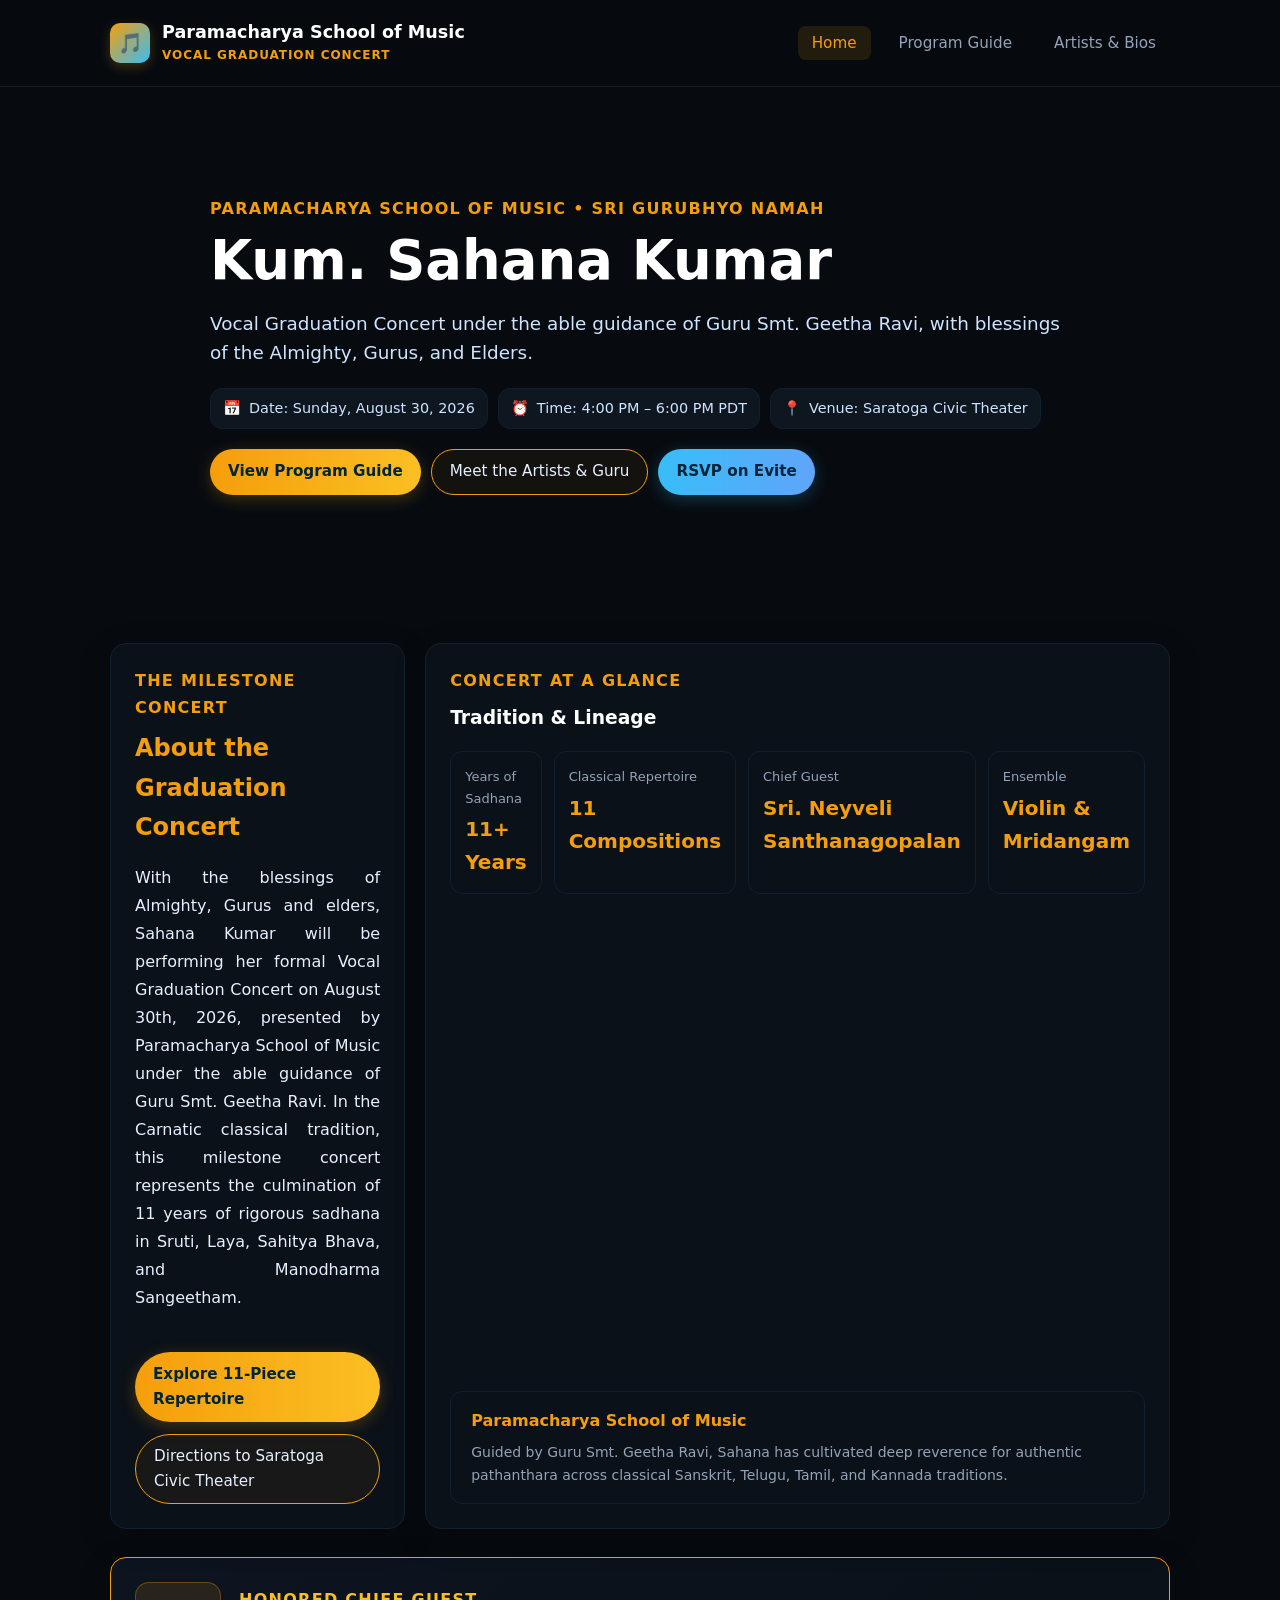
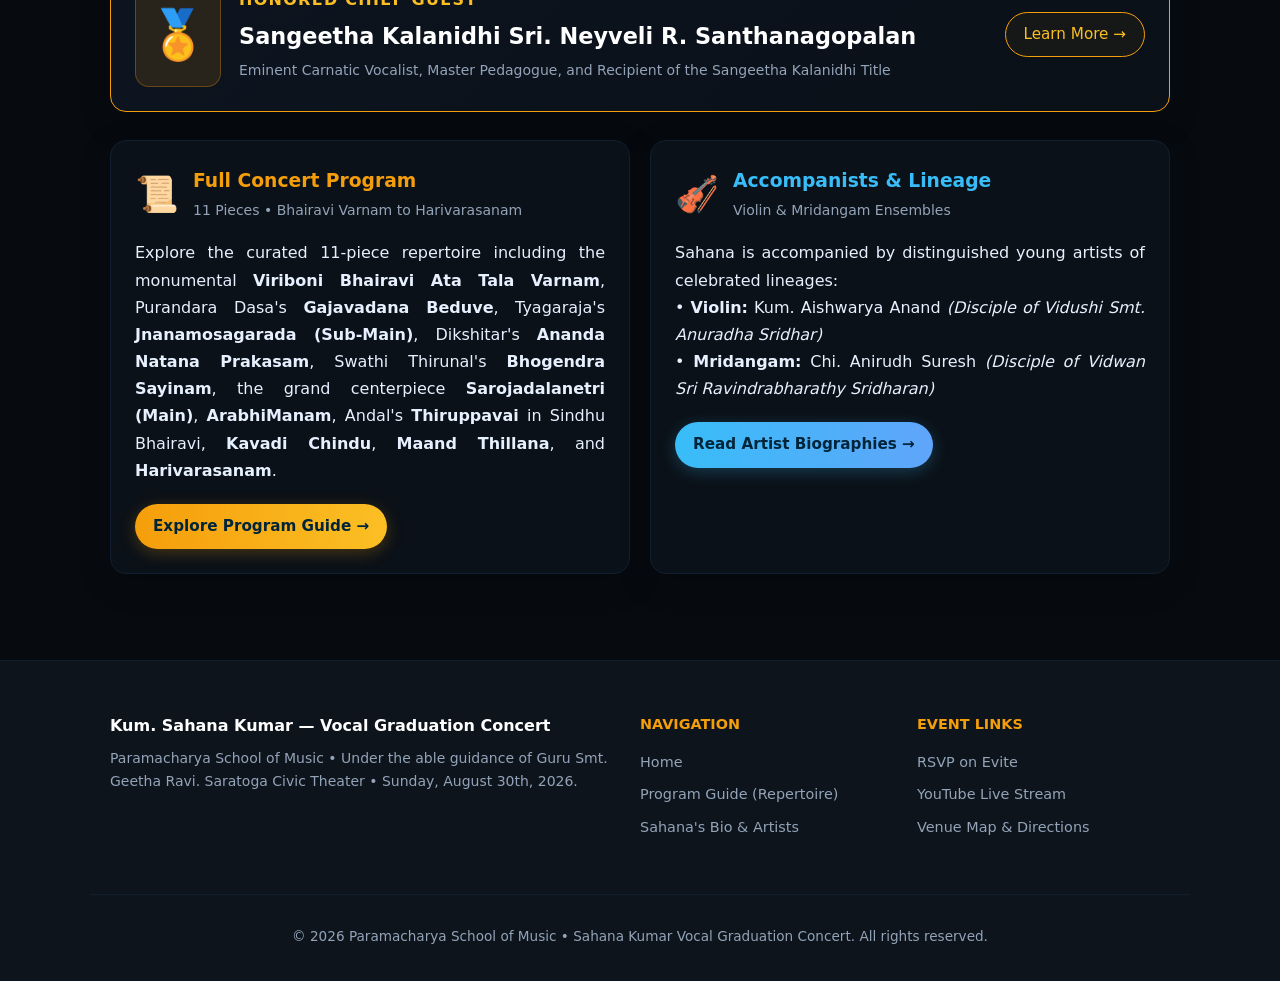
==== index.html @ ae99418e "Update cache-busted HTML and logo bindings" ====
<!doctype html>
<html lang="en" data-page="home">
<head>
  <meta charset="utf-8"/>
  <meta name="viewport" content="width=device-width, initial-scale=1"/>
  <title>Kum. Sahana Kumar — Vocal Graduation Concert | Paramacharya School of Music</title>
  <link rel="icon" href="favicon.ico"/>
  <link rel="stylesheet" href="css/styles.css?v=2"/>
  <script defer src="js/main.js?v=2"></script>
</head>
<body>

  <!-- Navigation -->
  <nav class="nav" role="navigation" aria-label="Main Navigation">
    <div class="container nav-inner">
      <a class="brand" href="index.html">
        <img class="brand-logo" id="site-logo" src="assets/logo.png?v=2" alt="Paramacharya School of Music Logo" onerror="this.onerror=null; this.src='assets/logo.svg?v=2'; this.onerror=function(){this.style.display='none'; document.getElementById('brand-fallback').style.display='flex';};"/>
        <div class="brand-icon" id="brand-fallback" style="display:none;">🎵</div>
        <div>
          <span class="brand-title bind-brand-title">Paramacharya School of Music</span>
          <span class="brand-sub">Vocal Graduation Concert</span>
        </div>
      </a>
      <button class="menu-toggle" aria-label="Toggle Menu" aria-expanded="false">☰</button>
      <ul class="menu">
        <li><a href="index.html" class="active">Home</a></li>
        <li><a href="program.html">Program Guide</a></li>
        <li><a href="artists.html">Artists & Bios</a></li>
      </ul>
    </div>
  </nav>

  <!-- Hero Header -->
  <header class="hero" style="background-image: url('assets/hero-banner.jpg');">
    <div class="overlay"></div>
    <div class="container hero-content">
      <p class="eyebrow" id="hero-eyebrow">Sri Gurubhyo Namah • Paramacharya School of Music</p>
      <h1 id="hero-title">Kum. Sahana Kumar</h1>
      <p class="sub" id="hero-subtitle">
        With the blessings of Almighty, Gurus and elders, Sahana will be performing her formal Vocal Graduation Concert under the able guidance of Guru Smt. Geetha Ravi.
      </p>
      <div class="chips">
        <span class="chip" id="chip-date"><span style="color:var(--accent);">📅</span> Date: Sunday, August 30th, 2026</span>
        <span class="chip" id="chip-time"><span style="color:var(--accent);">⏰</span> Time: 4:00 PM – 6:00 PM PDT</span>
        <span class="chip" id="chip-venue"><span style="color:var(--accent);">📍</span> Venue: Saratoga Civic Theater, Saratoga, CA</span>
      </div>
      <div class="cta-row">
        <a href="program.html" class="btn">View Program Guide</a>
        <a href="artists.html" class="btn-outline">Meet the Artists & Guru</a>
        <a class="btn btn-cyan bind-rsvp" target="_blank" rel="noopener">RSVP on Evite</a>
      </div>
    </div>
  </header>

  <!-- Main Content -->
  <main class="container">
    
    <!-- About Section & Stats Bento -->
    <section class="grid two" style="align-items: stretch; margin-top: 36px;">
      <div class="card" style="display: flex; flex-direction: column; justify-content: space-between;">
        <div>
          <span class="eyebrow">The Milestone Concert</span>
          <h2 style="margin: 0 0 16px 0; color: var(--accent);">About the Graduation Concert</h2>
          <p id="home-about-text" style="text-align: justify; line-height: 1.75; color: var(--text);">
            With the blessings of Almighty, Gurus and elders, Sahana Kumar will be performing her formal Vocal Graduation Concert on August 30th, 2026, presented by Paramacharya School of Music under the able guidance of Guru Smt. Geetha Ravi. In the Carnatic classical tradition, this milestone concert represents the culmination of 11 years of rigorous sadhana in Sruti (tonal fidelity), Laya (rhythm), Sahitya Bhava (lyrical devotion), and Manodharma Sangeetham (spontaneous improvisation).
          </p>
        </div>
        <div style="margin-top: 24px; display: flex; gap: 12px; flex-wrap: wrap;">
          <a href="program.html" class="btn">Explore 11-Piece Repertoire</a>
          <a class="btn-outline bind-directions" target="_blank" rel="noopener">Directions to Saratoga Civic Theater</a>
        </div>
      </div>

      <!-- Quick Metrics Bento -->
      <div class="card" style="display: flex; flex-direction: column; justify-content: space-between;">
        <div>
          <span class="eyebrow">Concert At A Glance</span>
          <h3 style="margin: 0 0 18px 0; color: var(--text-bright);">Tradition & Lineage</h3>
          <div class="stats" id="home-stats">
            <div class="stat">
              <span>Years of Sadhana</span>
              <strong>11+ Years</strong>
            </div>
            <div class="stat">
              <span>Classical Repertoire</span>
              <strong>11 Compositions</strong>
            </div>
            <div class="stat">
              <span>Chief Guest</span>
              <strong>Sri. Neyveli Santhanagopalan</strong>
            </div>
            <div class="stat">
              <span>Ensemble</span>
              <strong>Violin & Mridangam</strong>
            </div>
          </div>
        </div>

        <div style="background: #0a1118; border: 1px solid var(--line); border-radius: 12px; padding: 16px 20px; margin-top: 20px;">
          <strong style="color: var(--accent); display: block; margin-bottom: 6px;">Paramacharya School of Music</strong>
          <p class="small muted" style="margin: 0;">
            Guided by Guru Smt. Geetha Ravi, Sahana has cultivated deep reverence for authentic pathanthara across classical Sanskrit, Telugu, Tamil, and Kannada traditions.
          </p>
        </div>
      </div>
    </section>

    <!-- Chief Guest Callout Card -->
    <section class="card" style="margin-top: 28px; background: linear-gradient(135deg, rgba(13, 20, 32, 0.95) 0%, rgba(10, 16, 24, 0.95) 100%); border: 1px solid var(--accent);">
      <div style="display: flex; align-items: center; justify-content: space-between; flex-wrap: wrap; gap: 16px;">
        <div style="display: flex; align-items: center; gap: 18px;">
          <div style="font-size: 3rem; background: rgba(245, 158, 11, 0.12); padding: 12px; border-radius: 14px; border: 1px solid rgba(245, 158, 11, 0.3);">🏅</div>
          <div>
            <span class="eyebrow" style="color: var(--accent-light); margin-bottom: 4px;">Honored Chief Guest</span>
            <h3 style="margin: 0; color: var(--text-bright); font-size: 1.4rem;">Sangeetha Kalanidhi Sri. Neyveli R. Santhanagopalan</h3>
            <p class="muted small" style="margin: 4px 0 0 0;">
              Eminent Carnatic Vocalist, Master Pedagogue, and Recipient of the Sangeetha Kalanidhi Title
            </p>
          </div>
        </div>
        <a href="artists.html#chief-guest" class="btn-outline" style="border-color: var(--accent); color: var(--accent-light);">Learn More &rarr;</a>
      </div>
    </section>

    <!-- Quick Preview Grid: Program & Ensemble -->
    <section class="grid two" style="margin-top: 28px;">
      
      <!-- Core Program Callout -->
      <div class="card">
        <div style="display: flex; align-items: center; gap: 14px; margin-bottom: 14px;">
          <div style="font-size: 2.2rem;">📜</div>
          <div>
            <h3 style="margin: 0; color: var(--accent);">Full Concert Program</h3>
            <span class="small muted">11 Pieces • Bhairavi Varnam to Harivarasanam</span>
          </div>
        </div>
        <p style="text-align: justify; line-height: 1.7; color: var(--text);">
          Explore the curated 11-piece repertoire including the monumental <strong>Viriboni Bhairavi Ata Tala Varnam</strong>, Purandara Dasa's <strong>Gajavadana Beduve</strong>, Tyagaraja's <strong>Jnanamosagarada (Sub-Main)</strong>, Dikshitar's <strong>Ananda Natana Prakasam</strong>, Swathi Thirunal's <strong>Bhogendra Sayinam</strong>, the grand centerpiece <strong>Sarojadalanetri (Main)</strong>, <strong>ArabhiManam</strong>, Andal's <strong>Thiruppavai</strong> in Sindhu Bhairavi, <strong>Kavadi Chindu</strong>, <strong>Maand Thillana</strong>, and <strong>Harivarasanam</strong>.
        </p>
        <div style="margin-top: 20px;">
          <a href="program.html" class="btn">Explore Program Guide &rarr;</a>
        </div>
      </div>

      <!-- Artists & Ensemble Callout -->
      <div class="card">
        <div style="display: flex; align-items: center; gap: 14px; margin-bottom: 14px;">
          <div style="font-size: 2.2rem;">🎻</div>
          <div>
            <h3 style="margin: 0; color: var(--accent2);">Accompanists & Lineage</h3>
            <span class="small muted">Violin & Mridangam Ensembles</span>
          </div>
        </div>
        <p style="text-align: justify; line-height: 1.7; color: var(--text);">
          Sahana is accompanied by distinguished young artists of celebrated lineages:
          <br/>• <strong>Violin:</strong> Kum. Aishwarya Anand <em>(Disciple of Vidushi Smt. Anuradha Sridhar)</em>
          <br/>• <strong>Mridangam:</strong> Chi. Anirudh Suresh <em>(Disciple of Vidwan Sri Ravindrabharathy Sridharan)</em>
        </p>
        <div style="margin-top: 20px;">
          <a href="artists.html" class="btn btn-cyan">Read Artist Biographies &rarr;</a>
        </div>
      </div>

    </section>

  </main>

  <!-- Footer -->
  <footer class="footer">
    <div class="container footer-grid">
      <div>
        <h4 style="margin: 0 0 8px 0; color: var(--text-bright);">Kum. Sahana Kumar — Vocal Graduation Concert</h4>
        <p class="muted small" style="margin: 0; line-height: 1.6;">
          Paramacharya School of Music • Under the able guidance of Guru Smt. Geetha Ravi. 
          Saratoga Civic Theater • Sunday, August 30th, 2026.
        </p>
      </div>
      <div>
        <h5 style="margin: 0 0 12px 0; color: var(--accent); font-size: 0.9rem; text-transform: uppercase;">Navigation</h5>
        <ul class="sitemap">
          <li><a href="index.html">Home</a></li>
          <li><a href="program.html">Program Guide (Repertoire)</a></li>
          <li><a href="artists.html">Sahana's Bio & Artists</a></li>
        </ul>
      </div>
      <div>
        <h5 style="margin: 0 0 12px 0; color: var(--accent); font-size: 0.9rem; text-transform: uppercase;">Event Links</h5>
        <ul class="sitemap">
          <li><a class="bind-rsvp" target="_blank" rel="noopener">RSVP on Evite</a></li>
          <li><a class="bind-livestream" target="_blank" rel="noopener">YouTube Live Stream</a></li>
          <li><a class="bind-directions" target="_blank" rel="noopener">Venue Map & Directions</a></li>
        </ul>
      </div>
    </div>
    <div class="container footer-bottom">
      <p>&copy; 2026 Paramacharya School of Music • Sahana Kumar Vocal Graduation Concert. All rights reserved.</p>
    </div>
  </footer>

</body>
</html>
---- css/styles.css ----
/* ==========================================================================
   Carnatic Graduation Concert - Stylesheet
   Theme: Exact SanMargam Dark Glassmorphism Architecture
   Enhanced with Classical Gold, Sapphire & Amber Motifs
   ========================================================================== */

:root {
  --bg: #070b10;
  --panel: #0d141c;
  --card: #0b1118;
  --card-hover: #101822;
  --text: #e6f0ff;
  --text-bright: #ffffff;
  --muted: #93a3b8;
  --line: #102030;
  --line-light: #1b3048;
  --accent: #f59e0b;        /* Classical Gold / Amber */
  --accent-light: #fbbf24;
  --accent2: #38bdf8;       /* Sapphire / Sky Blue */
  --accent2-glow: rgba(56, 189, 248, 0.25);
  --accent-glow: rgba(245, 158, 11, 0.25);
  --tag-bg: #0e1620;
  --radius: 16px;
  --radius-sm: 12px;
  --container: 1100px;
  --transition: all 0.25s cubic-bezier(0.4, 0, 0.2, 1);
}

* {
  box-sizing: border-box;
}

html, body {
  margin: 0;
  padding: 0;
  scroll-behavior: smooth;
}

body {
  background: var(--bg);
  color: var(--text);
  font: 16px/1.65 system-ui, -apple-system, BlinkMacSystemFont, "Segoe UI", Roboto, Helvetica, Arial, sans-serif;
  min-height: 100vh;
  display: flex;
  flex-direction: column;
}

a {
  color: var(--text);
  text-decoration: none;
  transition: var(--transition);
}

a:hover {
  color: var(--accent);
}

.container {
  max-width: var(--container);
  margin: 0 auto;
  padding: 20px;
  width: 100%;
}

.muted { color: var(--muted); }
.small { font-size: 14px; }
.text-gold { color: var(--accent); }
.text-cyan { color: var(--accent2); }

/* ==========================================================================
   Navigation Bar (Exact SanMargam Style)
   ========================================================================== */
.nav {
  position: sticky;
  top: 0;
  z-index: 100;
  background: rgba(7, 11, 16, 0.85);
  backdrop-filter: blur(12px);
  -webkit-backdrop-filter: blur(12px);
  border-bottom: 1px solid var(--line);
}

.nav-inner {
  display: flex;
  align-items: center;
  justify-content: space-between;
}

.brand {
  display: flex;
  gap: 12px;
  align-items: center;
  color: var(--text-bright);
}

.brand-logo {
  height: 42px;
  width: auto;
  max-width: 48px;
  object-fit: contain;
  border-radius: 8px;
  display: block;
}

.brand-icon {
  width: 40px;
  height: 40px;
  border-radius: 10px;
  background: linear-gradient(135deg, var(--accent), var(--accent2));
  display: flex;
  align-items: center;
  justify-content: center;
  color: #050d18;
  font-size: 1.25rem;
  font-weight: 800;
  box-shadow: 0 4px 12px var(--accent-glow);
  flex-shrink: 0;
}

.brand-title {
  font-weight: 700;
  font-size: 1.1rem;
  line-height: 1.2;
}

.brand-sub {
  font-size: 0.75rem;
  color: var(--accent);
  text-transform: uppercase;
  letter-spacing: 0.08em;
  font-weight: 600;
  display: block;
}

.menu {
  display: flex;
  gap: 14px;
  list-style: none;
  margin: 0;
  padding: 0;
  align-items: center;
}

.menu li a {
  padding: 8px 14px;
  border-radius: 8px;
  font-size: 0.95rem;
  font-weight: 500;
  color: var(--muted);
}

.menu li a:hover,
.menu li a.active {
  color: var(--text-bright);
  background: rgba(255, 255, 255, 0.06);
}

.menu li a.active {
  color: var(--accent);
  background: rgba(245, 158, 11, 0.12);
}

.menu-toggle {
  display: none;
  background: none;
  border: 1px solid var(--line);
  color: var(--text);
  border-radius: 10px;
  padding: 8px 12px;
  cursor: pointer;
}

/* ==========================================================================
   Buttons & Chips
   ========================================================================== */
.btn {
  display: inline-flex;
  align-items: center;
  justify-content: center;
  gap: 8px;
  background: linear-gradient(90deg, var(--accent), var(--accent-light));
  color: #00253a;
  padding: 10px 18px;
  border-radius: 999px;
  font-weight: 600;
  font-size: 0.95rem;
  border: none;
  cursor: pointer;
  box-shadow: 0 4px 16px var(--accent-glow);
  transition: var(--transition);
}

.btn:hover {
  transform: translateY(-2px);
  box-shadow: 0 6px 20px rgba(245, 158, 11, 0.4);
  color: #000;
}

.btn-cyan {
  background: linear-gradient(90deg, var(--accent2), #60a5fa);
  color: #00253a;
  box-shadow: 0 4px 16px var(--accent2-glow);
}

.btn-cyan:hover {
  box-shadow: 0 6px 20px rgba(56, 189, 248, 0.4);
  color: #000;
}

.btn-outline {
  display: inline-flex;
  align-items: center;
  gap: 8px;
  border: 1px solid var(--accent);
  color: var(--text);
  padding: 9px 18px;
  border-radius: 999px;
  font-weight: 500;
  font-size: 0.95rem;
  background: rgba(245, 158, 11, 0.05);
  transition: var(--transition);
}

.btn-outline:hover {
  background: rgba(245, 158, 11, 0.15);
  border-color: var(--accent-light);
  color: var(--accent-light);
}

.chips {
  display: flex;
  gap: 10px;
  flex-wrap: wrap;
  margin: 14px 0;
}

.chip {
  background: #0e1620;
  border: 1px solid var(--line);
  border-radius: 12px;
  padding: 8px 12px;
  color: #cfe4ff;
  font-size: 0.9rem;
  display: inline-flex;
  align-items: center;
  gap: 8px;
}

/* ==========================================================================
   Hero Section
   ========================================================================== */
.hero {
  position: relative;
  min-height: 500px;
  background-size: cover;
  background-position: center;
  display: flex;
  align-items: center;
}

.hero .overlay {
  position: absolute;
  inset: 0;
  background: linear-gradient(0deg, rgba(7, 11, 16, 0.95), rgba(7, 11, 16, 0.45));
}

.hero-content {
  position: relative;
  z-index: 2;
  padding: 60px 20px;
  max-width: 900px;
}

.eyebrow {
  letter-spacing: 0.08em;
  text-transform: uppercase;
  color: var(--accent);
  font-size: 1rem;
  font-weight: 600;
  margin-bottom: 8px;
  display: inline-block;
}

.hero h1 {
  font-size: clamp(2.2rem, 5vw, 3.4rem);
  font-weight: 800;
  line-height: 1.15;
  margin: 0 0 16px 0;
  color: var(--text-bright);
}

.hero .sub {
  font-size: 1.15rem;
  line-height: 1.6;
  color: #cfe4ff;
  margin: 0 0 20px 0;
}

.cta-row {
  display: flex;
  gap: 10px;
  flex-wrap: wrap;
  margin-top: 20px;
}

/* ==========================================================================
   Cards & Layouts
   ========================================================================== */
.card {
  background: var(--card);
  border: 1px solid var(--line);
  border-radius: var(--radius);
  padding: 24px;
  box-shadow: 0 10px 30px rgba(0, 0, 0, 0.25);
  transition: var(--transition);
}

.card:hover {
  border-color: var(--line-light);
}

.grid {
  display: grid;
  gap: 20px;
  margin: 26px 0;
}

.grid.two {
  grid-template-columns: 1fr 1fr;
}

.grid.three {
  grid-template-columns: repeat(3, 1fr);
}

.page-header {
  margin-top: 24px;
  margin-bottom: 24px;
}

.page-header h1 {
  font-size: 2.3rem;
  font-weight: 800;
  color: var(--text-bright);
  margin: 0 0 8px 0;
}

/* ==========================================================================
   Video Section (Exact SanMargam Style)
   ========================================================================== */
.video-section {
  margin: 32px 0;
}

.video-section h2, .video-section h3 {
  margin-bottom: 16px;
  color: var(--accent);
  font-size: 1.4rem;
}

.video-container {
  position: relative;
  width: 100%;
  border-radius: 12px;
  overflow: hidden;
  box-shadow: 0 10px 30px rgba(0, 0, 0, 0.35);
  border: 1px solid var(--line);
  background: #000;
}

.video-container iframe {
  width: 100%;
  height: 480px;
  border: none;
  display: block;
}

.video-caption {
  text-align: center;
  margin-top: 12px;
  color: var(--muted);
  font-size: 0.9em;
}

/* ==========================================================================
   Concert Margam Sequence Roadmap (Visual Highlight)
   ========================================================================== */
.roadmap-container {
  background: var(--card);
  border: 1px solid var(--line);
  border-radius: var(--radius);
  padding: 20px 24px;
  margin: 24px 0 36px 0;
  box-shadow: 0 10px 30px rgba(0, 0, 0, 0.25);
}

.roadmap-header {
  display: flex;
  align-items: center;
  justify-content: space-between;
  margin-bottom: 16px;
  flex-wrap: wrap;
  gap: 10px;
}

.roadmap-header h3 {
  margin: 0;
  color: var(--accent);
  font-size: 1.15rem;
  display: flex;
  align-items: center;
  gap: 8px;
}

.roadmap-steps {
  display: grid;
  grid-template-columns: repeat(auto-fit, minmax(105px, 1fr));
  gap: 8px;
}

.roadmap-step {
  background: #0a1118;
  border: 1px solid var(--line);
  border-radius: 10px;
  padding: 10px 8px;
  text-align: center;
  transition: var(--transition);
}

.roadmap-step:hover {
  border-color: var(--accent);
  background: rgba(245, 158, 11, 0.08);
}

.roadmap-step.highlight {
  border-color: var(--accent2);
  background: rgba(56, 189, 248, 0.1);
}

.roadmap-step-num {
  font-size: 0.75rem;
  color: var(--muted);
  font-weight: 700;
}

.roadmap-step-title {
  font-size: 0.82rem;
  font-weight: 600;
  color: var(--text-bright);
  margin-top: 2px;
}

.roadmap-step-raga {
  font-size: 0.72rem;
  color: var(--accent);
  margin-top: 2px;
}

/* ==========================================================================
   Program Bento Cards (Exact 1fr : 2fr SanMargam Layout)
   ========================================================================== */
.program-controls {
  display: flex;
  gap: 12px;
  flex-wrap: wrap;
  margin-bottom: 24px;
  align-items: center;
  justify-content: space-between;
}

.filter-group {
  display: flex;
  gap: 8px;
  flex-wrap: wrap;
}

.filter-btn {
  background: #0a1118;
  border: 1px solid var(--line);
  color: var(--muted);
  padding: 7px 16px;
  border-radius: 999px;
  font-size: 0.85rem;
  font-weight: 500;
  cursor: pointer;
  transition: var(--transition);
}

.filter-btn:hover,
.filter-btn.active {
  background: rgba(245, 158, 11, 0.15);
  border-color: var(--accent);
  color: var(--accent);
}

.program-bento {
  display: grid;
  gap: 32px;
  margin-top: 24px;
}

.program-item {
  display: grid;
  grid-template-columns: 1fr 2fr;
  gap: 28px;
  background: var(--card);
  border: 1px solid var(--line);
  border-radius: var(--radius);
  padding: 28px;
  box-shadow: 0 10px 30px rgba(0, 0, 0, 0.25);
  transition: var(--transition);
  position: relative;
}

.program-item:hover {
  border-color: var(--line-light);
  transform: translateY(-2px);
  box-shadow: 0 14px 36px rgba(0, 0, 0, 0.35);
}

/* Rich Visual Left Card */
.program-image {
  display: flex;
  flex-direction: column;
  align-items: center;
  justify-content: center;
  min-height: 400px;
  background: linear-gradient(145deg, #0d1522 0%, #080e18 100%);
  border: 1px solid var(--line);
  border-radius: 14px;
  padding: 24px 20px;
  position: relative;
  text-align: center;
  box-shadow: inset 0 0 30px rgba(0, 0, 0, 0.5);
  overflow: hidden;
}

.program-image::before {
  content: "";
  position: absolute;
  top: -50%;
  left: -50%;
  width: 200%;
  height: 200%;
  background: radial-gradient(circle, rgba(245, 158, 11, 0.08) 0%, transparent 60%);
  pointer-events: none;
}

.program-item-badge {
  position: absolute;
  top: 14px;
  left: 14px;
  background: rgba(245, 158, 11, 0.15);
  border: 1px solid rgba(245, 158, 11, 0.35);
  color: var(--accent);
  font-size: 0.75rem;
  font-weight: 700;
  padding: 4px 10px;
  border-radius: 6px;
  text-transform: uppercase;
  letter-spacing: 0.05em;
  z-index: 2;
}

.program-item-number {
  position: absolute;
  top: 14px;
  right: 14px;
  background: #0a1118;
  border: 1px solid var(--line);
  color: var(--muted);
  font-size: 0.8rem;
  font-weight: 700;
  width: 28px;
  height: 28px;
  border-radius: 50%;
  display: flex;
  align-items: center;
  justify-content: center;
  z-index: 2;
}

.program-art-icon {
  font-size: 4.5rem;
  margin-bottom: 16px;
  filter: drop-shadow(0 6px 16px var(--accent-glow));
  transition: var(--transition);
}

.program-item:hover .program-art-icon {
  transform: scale(1.08);
}

.program-art-title {
  font-weight: 700;
  font-size: 1.25rem;
  color: var(--text-bright);
  line-height: 1.3;
  margin-bottom: 6px;
}

.program-art-raga {
  color: var(--accent);
  font-size: 0.95rem;
  font-weight: 600;
  margin-bottom: 4px;
}

.program-art-tala {
  color: var(--accent2);
  font-size: 0.85rem;
}

.program-raga-scale {
  margin-top: 16px;
  background: rgba(0, 0, 0, 0.4);
  border: 1px dashed var(--line);
  border-radius: 8px;
  padding: 8px 12px;
  width: 100%;
  font-size: 0.75rem;
  color: var(--muted);
  text-align: left;
}

.program-raga-scale strong {
  color: #cbd5e1;
  display: block;
  margin-bottom: 2px;
}

/* Right Details Column */
.program-details {
  display: flex;
  flex-direction: column;
}

.program-details h3 {
  margin: 0 0 16px 0;
  color: var(--accent);
  font-size: 1.5rem;
  line-height: 1.3;
}

.program-details p {
  line-height: 1.7;
  margin: 0 0 16px 0;
  color: var(--text);
  text-align: justify;
}

.program-details p:last-of-type {
  margin-bottom: 24px;
}

.program-meta {
  background: #0a1118;
  border: 1px solid var(--line);
  border-radius: 12px;
  padding: 18px 20px;
  margin-top: auto;
  display: grid;
  grid-template-columns: repeat(auto-fit, minmax(210px, 1fr));
  gap: 12px;
}

.meta-item {
  color: var(--text);
  font-size: 0.9rem;
}

.meta-item strong {
  color: var(--accent);
  display: inline-block;
  min-width: 90px;
}

/* ==========================================================================
   Artists Page (Exact SanMargam dancers.html Bento Layout)
   ========================================================================== */
.dancers-bento {
  display: grid;
  gap: 24px;
  margin-top: 32px;
  grid-template-columns: repeat(2, 1fr);
}

.dancer-image-card {
  background: var(--card);
  border: 1px solid var(--line);
  border-radius: var(--radius);
  padding: 24px;
  box-shadow: 0 10px 30px rgba(0, 0, 0, 0.25);
  display: flex;
  align-items: center;
  justify-content: center;
  min-height: 380px;
}

.dancer-image-card img {
  width: 100%;
  height: 100%;
  object-fit: contain;
  border-radius: 12px;
  max-width: 100%;
  max-height: 380px;
}

.dancer-bio-card {
  background: var(--card);
  border: 1px solid var(--line);
  border-radius: var(--radius);
  padding: 24px;
  box-shadow: 0 10px 30px rgba(0, 0, 0, 0.25);
  display: flex;
  flex-direction: column;
  min-height: 380px;
}

.dancer-bio-card h3 {
  margin: 0 0 12px 0;
  color: var(--accent);
  font-size: 1.5rem;
}

.dancer-bio-content {
  flex: 1;
}

.dancer-bio-content p {
  line-height: 1.7;
  margin: 0 0 16px 0;
  color: var(--text);
  text-align: justify;
}

.dancer-bio-content p:last-child {
  margin-bottom: 0;
}

.highlights-box {
  background: #0a1118;
  border: 1px solid var(--line);
  border-radius: 12px;
  padding: 16px 20px;
  margin-top: 20px;
}

.highlights-title {
  color: var(--accent);
  font-weight: 600;
  font-size: 0.85rem;
  margin-bottom: 10px;
  text-transform: uppercase;
  letter-spacing: 0.05em;
}

.highlights-list {
  list-style: none;
  margin: 0;
  padding: 0;
  display: grid;
  grid-template-columns: repeat(auto-fit, minmax(200px, 1fr));
  gap: 8px;
}

.highlights-list li {
  position: relative;
  padding-left: 18px;
  font-size: 0.88rem;
  color: #cbd5e1;
}

.highlights-list li::before {
  content: "◆";
  position: absolute;
  left: 0;
  color: var(--accent2);
  font-size: 0.75rem;
  top: 2px;
}

/* ==========================================================================
   Stats (Exact SanMargam Style)
   ========================================================================== */
.stats {
  display: grid;
  grid-template-columns: repeat(4, 1fr);
  gap: 12px;
}

.stat {
  background: #0a1118;
  border: 1px solid var(--line);
  border-radius: 12px;
  padding: 14px;
  display: flex;
  flex-direction: column;
  gap: 4px;
}

.stat span {
  font-size: 13px;
  color: var(--muted);
}

.stat strong {
  font-size: 1.25rem;
  color: var(--accent);
  font-weight: 700;
}

/* ==========================================================================
   Footer (Exact SanMargam Style)
   ========================================================================== */
.footer {
  border-top: 1px solid var(--line);
  margin-top: 40px;
  padding-top: 32px;
  background: var(--panel);
}

.footer-grid {
  display: grid;
  grid-template-columns: 2fr 1fr 1fr;
  gap: 24px;
}

.sitemap {
  list-style: none;
  margin: 0;
  padding: 0;
}

.sitemap li {
  margin: 6px 0;
}

.sitemap a {
  color: var(--muted);
  font-size: 0.9rem;
}

.sitemap a:hover {
  color: var(--text-bright);
}

.footer-bottom {
  margin-top: 28px;
  padding-top: 16px;
  border-top: 1px solid var(--line);
  text-align: center;
  color: var(--muted);
  font-size: 0.85rem;
}

/* ==========================================================================
   Responsive Breakpoints
   ========================================================================== */
@media (max-width: 900px) {
  .grid.two { grid-template-columns: 1fr; }
  .grid.three { grid-template-columns: 1fr 1fr; }
  .footer-grid { grid-template-columns: 1fr 1fr; }
  .dancers-bento { grid-template-columns: 1fr; }
  .program-item { grid-template-columns: 1fr; gap: 20px; }
  .program-image { min-height: 280px; }
  
  .menu {
    display: none;
    position: absolute;
    right: 20px;
    top: 60px;
    background: #0a1118;
    border: 1px solid var(--line);
    padding: 10px;
    border-radius: 12px;
    flex-direction: column;
    width: 200px;
    box-shadow: 0 10px 30px rgba(0, 0, 0, 0.5);
  }
  .menu.open { display: flex; }
  .menu-toggle { display: block; }
}

@media (max-width: 768px) {
  .stats { grid-template-columns: repeat(2, 1fr); }
  .grid.three { grid-template-columns: 1fr; }
  .video-container iframe { height: 260px; }
  .hero-content { padding: 40px 20px; }
}
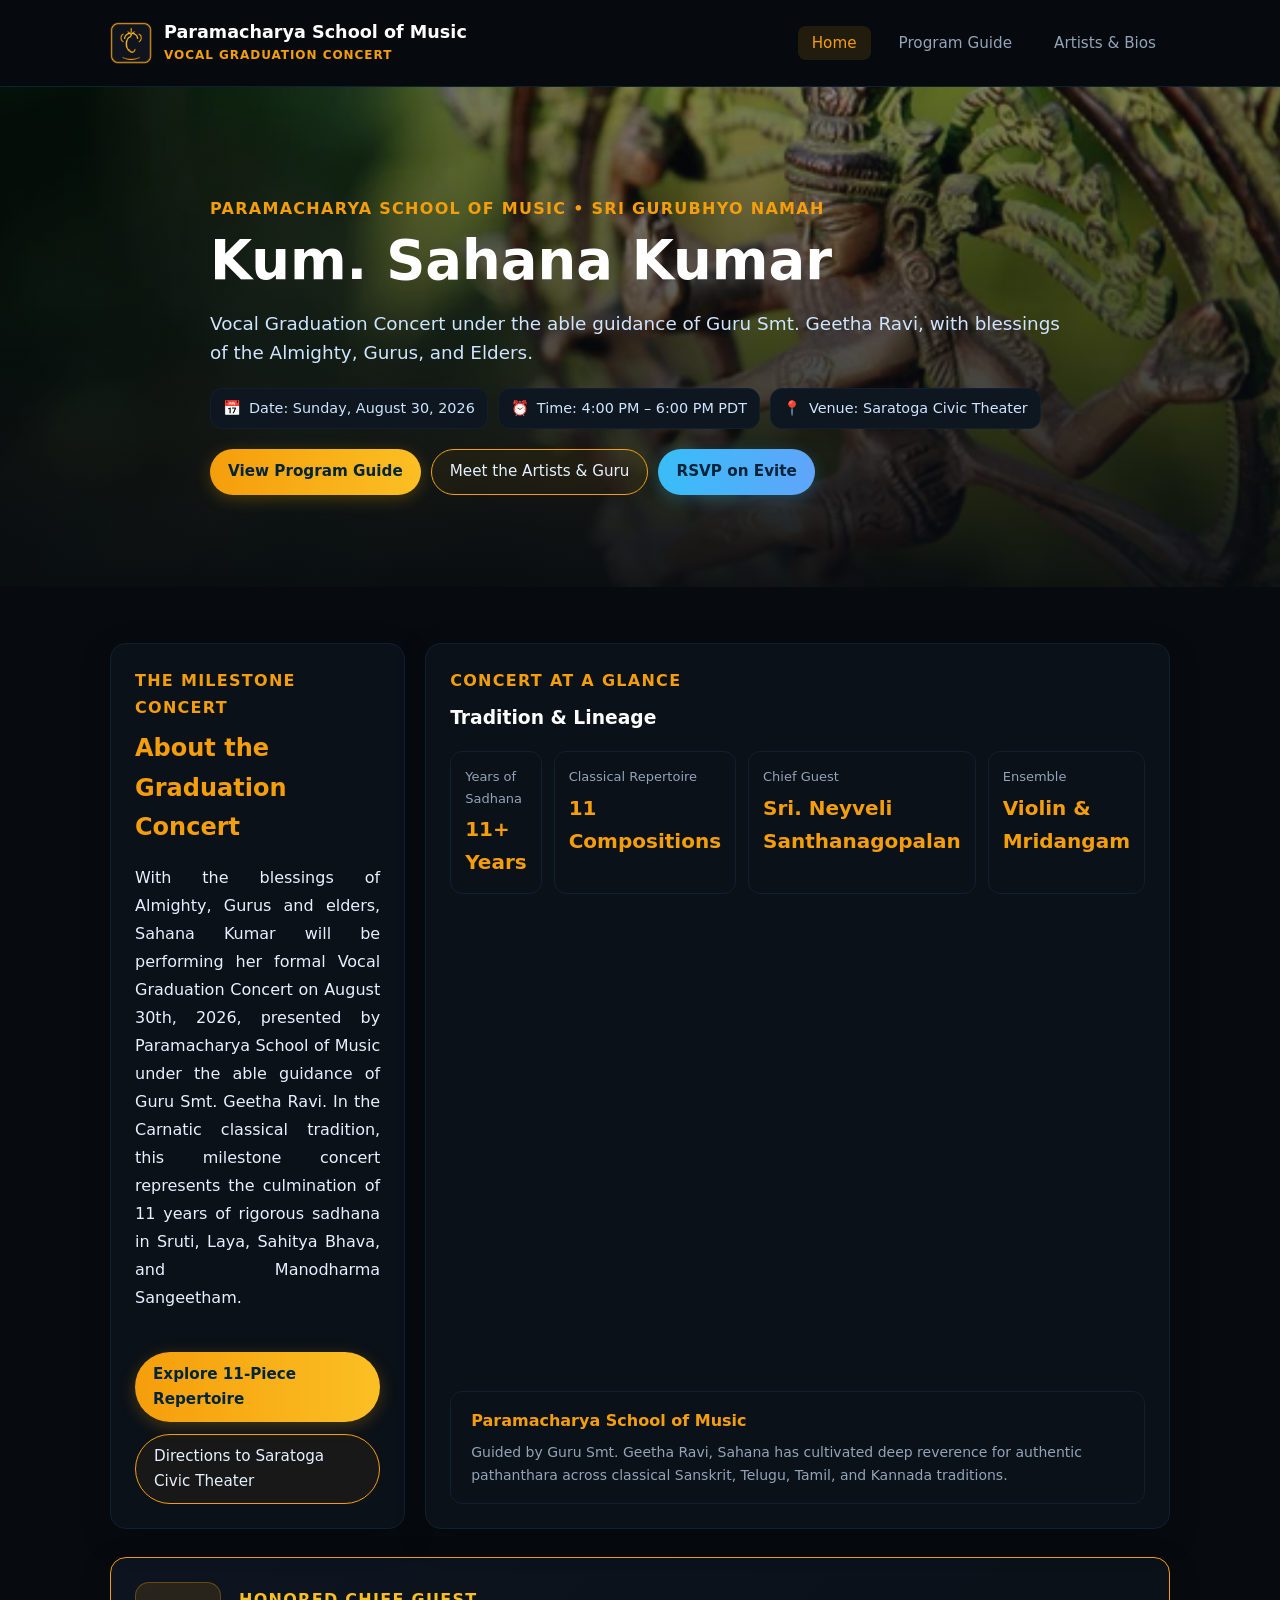
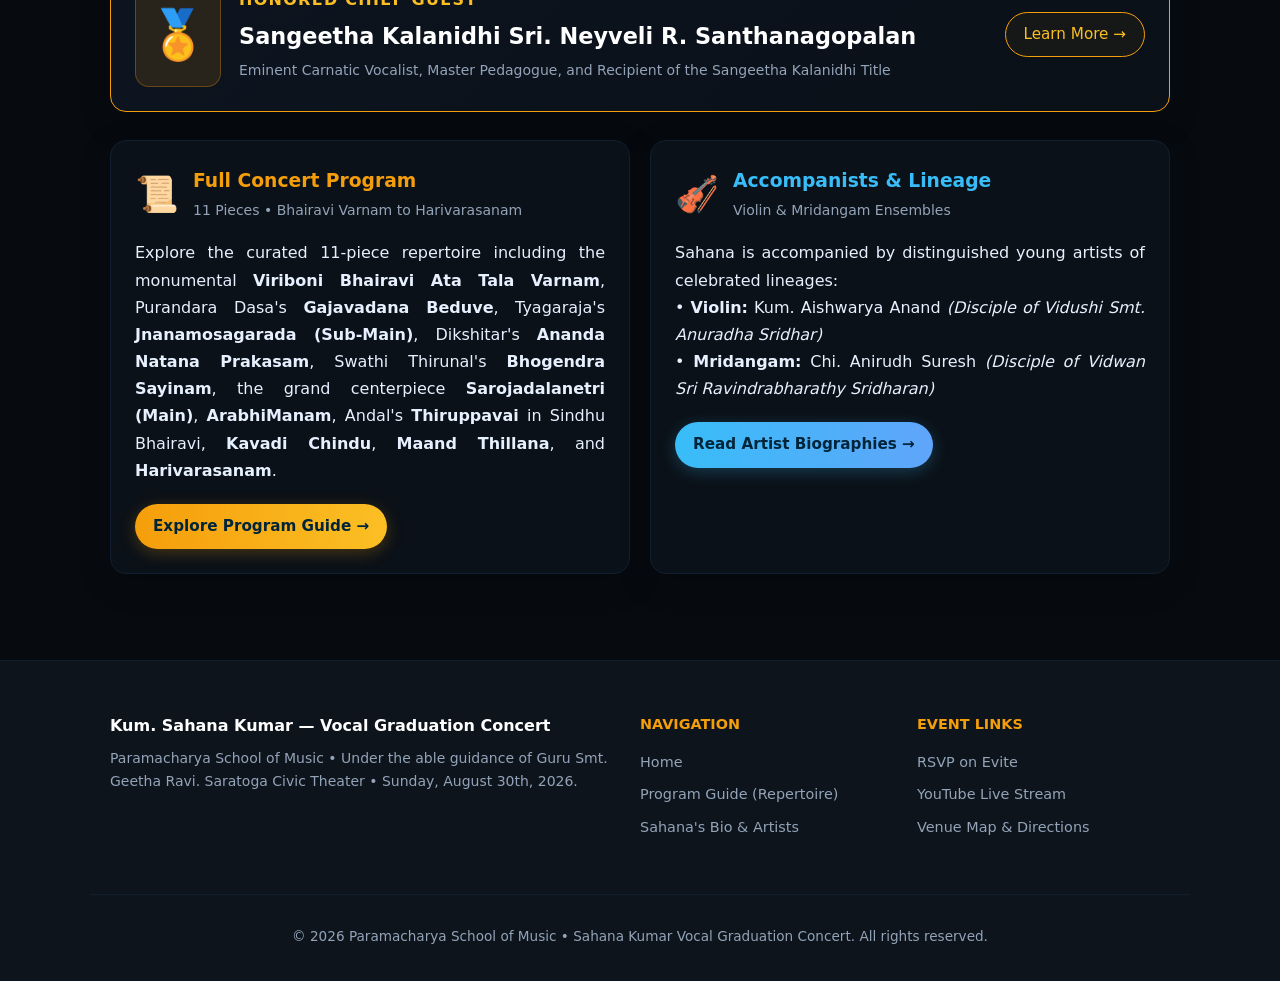
==== commit f71f983d: "Test" ====
--- a/index.html
+++ b/index.html
@@ -5,8 +5,8 @@
   <meta name="viewport" content="width=device-width, initial-scale=1"/>
   <title>Kum. Sahana Kumar — Vocal Graduation Concert | Paramacharya School of Music</title>
   <link rel="icon" href="favicon.ico"/>
-  <link rel="stylesheet" href="css/styles.css?v=2"/>
-  <script defer src="js/main.js?v=2"></script>
+  <link rel="stylesheet" href="css/styles.css"/>
+  <script defer src="js/main.js"></script>
 </head>
 <body>
 
@@ -14,8 +14,7 @@
   <nav class="nav" role="navigation" aria-label="Main Navigation">
     <div class="container nav-inner">
       <a class="brand" href="index.html">
-        <img class="brand-logo" id="site-logo" src="assets/logo.png?v=2" alt="Paramacharya School of Music Logo" onerror="this.onerror=null; this.src='assets/logo.svg?v=2'; this.onerror=function(){this.style.display='none'; document.getElementById('brand-fallback').style.display='flex';};"/>
-        <div class="brand-icon" id="brand-fallback" style="display:none;">🎵</div>
+        <img class="brand-logo" id="site-logo" src="assets/logo.png" alt="Paramacharya School of Music Logo"/>
         <div>
           <span class="brand-title bind-brand-title">Paramacharya School of Music</span>
           <span class="brand-sub">Vocal Graduation Concert</span>
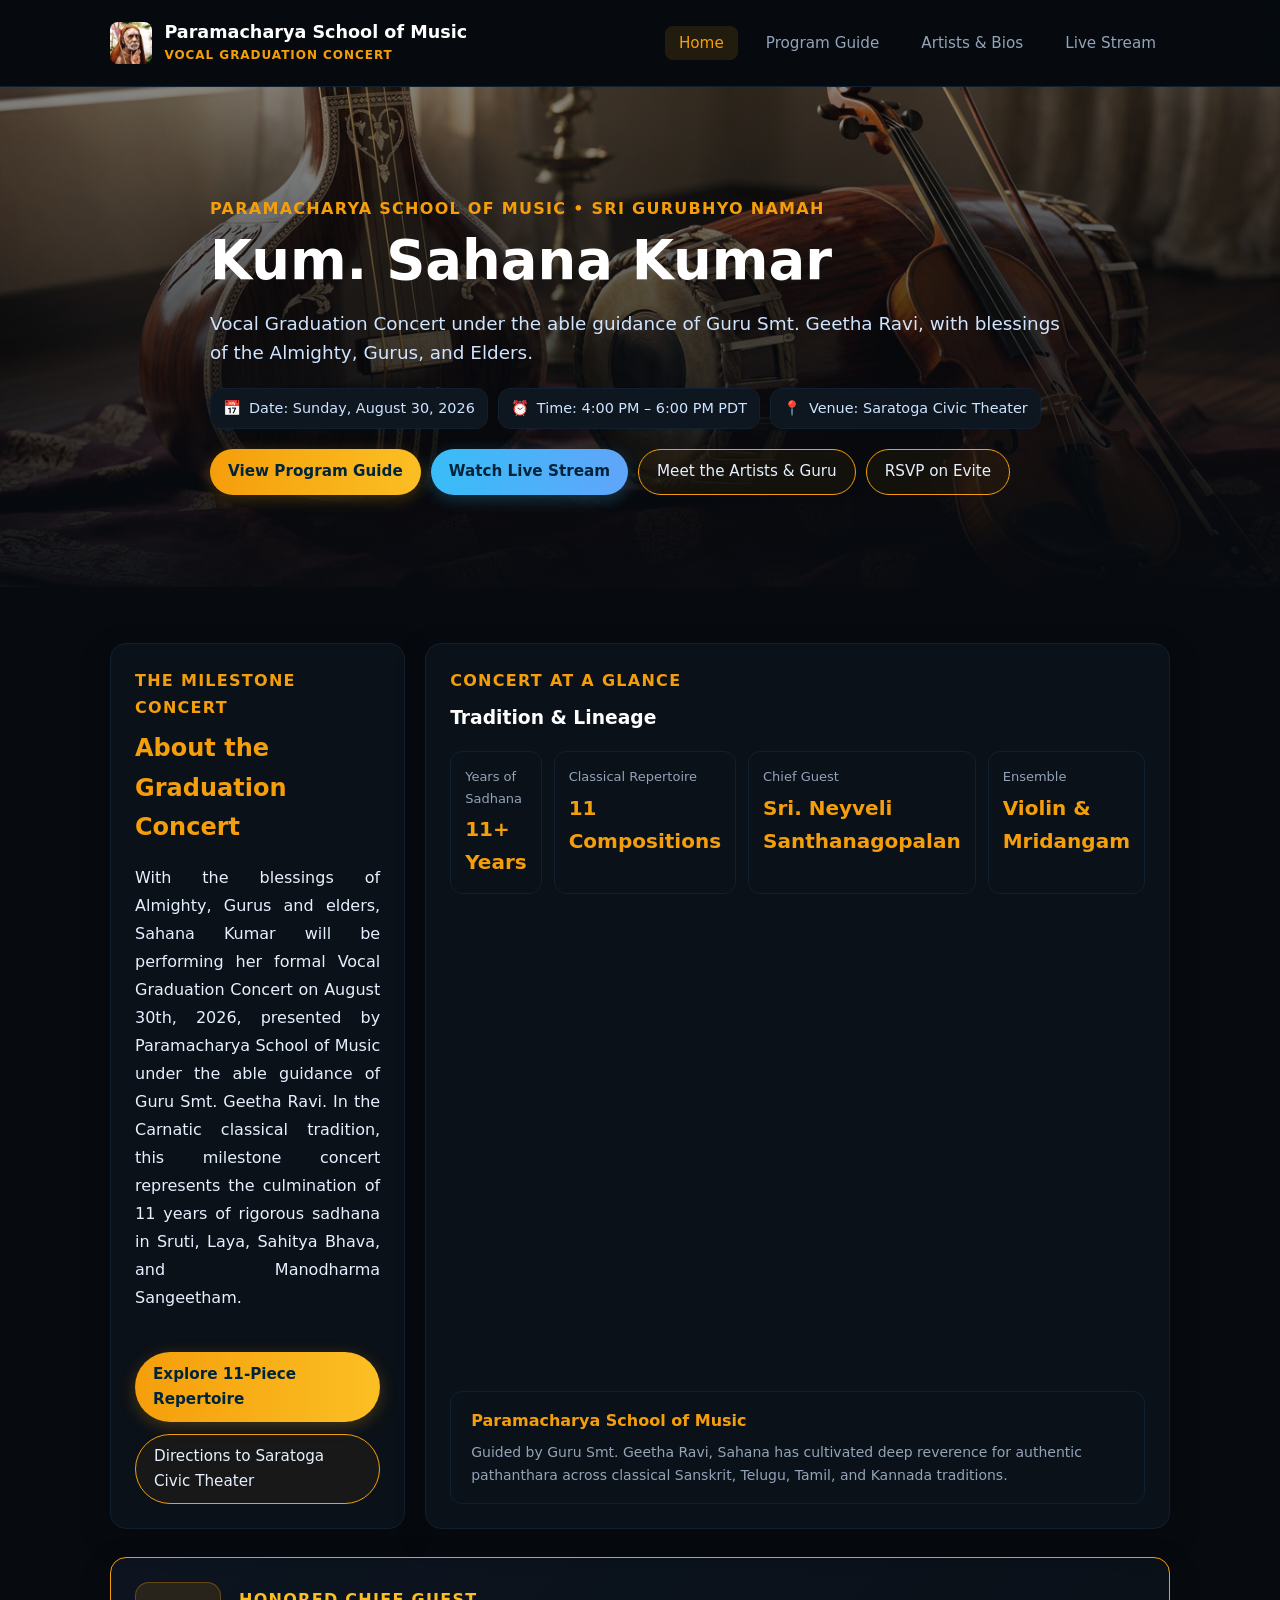
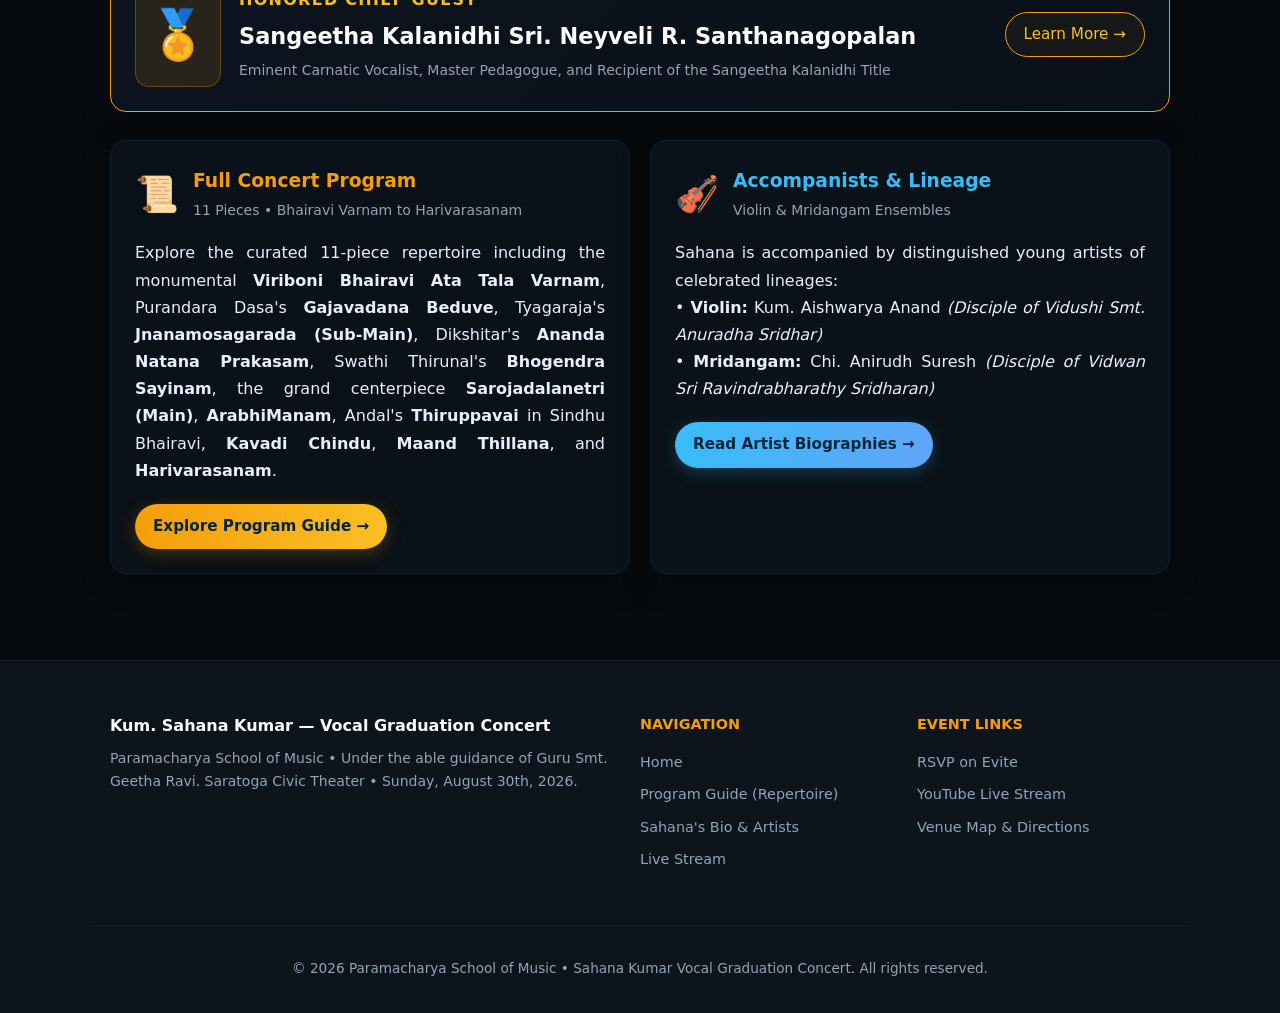
==== commit da5925e8: "mods" ====
--- a/index.html
+++ b/index.html
@@ -5,8 +5,8 @@
   <meta name="viewport" content="width=device-width, initial-scale=1"/>
   <title>Kum. Sahana Kumar — Vocal Graduation Concert | Paramacharya School of Music</title>
   <link rel="icon" href="favicon.ico"/>
-  <link rel="stylesheet" href="css/styles.css"/>
-  <script defer src="js/main.js"></script>
+  <link rel="stylesheet" href="css/styles.css?v=3"/>
+  <script defer src="js/main.js?v=3"></script>
 </head>
 <body>
 
@@ -25,6 +25,7 @@
         <li><a href="index.html" class="active">Home</a></li>
         <li><a href="program.html">Program Guide</a></li>
         <li><a href="artists.html">Artists & Bios</a></li>
+        <li><a href="livestream.html">Live Stream</a></li>
       </ul>
     </div>
   </nav>
@@ -45,8 +46,9 @@
       </div>
       <div class="cta-row">
         <a href="program.html" class="btn">View Program Guide</a>
+        <a href="livestream.html" class="btn btn-cyan">Watch Live Stream</a>
         <a href="artists.html" class="btn-outline">Meet the Artists & Guru</a>
-        <a class="btn btn-cyan bind-rsvp" target="_blank" rel="noopener">RSVP on Evite</a>
+        <a class="btn-outline bind-rsvp" target="_blank" rel="noopener">RSVP on Evite</a>
       </div>
     </div>
   </header>
@@ -180,6 +182,7 @@
           <li><a href="index.html">Home</a></li>
           <li><a href="program.html">Program Guide (Repertoire)</a></li>
           <li><a href="artists.html">Sahana's Bio & Artists</a></li>
+          <li><a href="livestream.html">Live Stream</a></li>
         </ul>
       </div>
       <div>
--- a/css/styles.css
+++ b/css/styles.css
@@ -346,18 +346,8 @@
 }
 
 /* ==========================================================================
-   Video Section (Exact SanMargam Style)
-   ========================================================================== */
-.video-section {
-  margin: 32px 0;
-}
-
-.video-section h2, .video-section h3 {
-  margin-bottom: 16px;
-  color: var(--accent);
-  font-size: 1.4rem;
-}
-
+   Video Player Section (Dedicated Live Stream Page)
+   ========================================================================== */
 .video-container {
   position: relative;
   width: 100%;
@@ -370,90 +360,152 @@
 
 .video-container iframe {
   width: 100%;
-  height: 480px;
+  height: 520px;
   border: none;
   display: block;
 }
 
-.video-caption {
-  text-align: center;
-  margin-top: 12px;
+@media (max-width: 768px) {
+  .video-container iframe {
+    height: 260px;
+  }
+}
+
+/* ==========================================================================
+   Vertical Bento Concert Flow (Repertoire Timeline)
+   ========================================================================== */
+.vertical-flow-bento {
+  display: grid;
+  gap: 16px;
+  margin: 28px 0 40px 0;
+}
+
+.flow-step-card {
+  background: var(--card);
+  border: 1px solid var(--line);
+  border-radius: var(--radius);
+  padding: 18px 24px;
+  display: grid;
+  grid-template-columns: 70px 1.4fr 1.8fr auto;
+  align-items: center;
+  gap: 20px;
+  box-shadow: 0 8px 24px rgba(0, 0, 0, 0.2);
+  transition: var(--transition);
+  position: relative;
+}
+
+.flow-step-card::before {
+  content: "";
+  position: absolute;
+  top: 0;
+  left: 0;
+  width: 4px;
+  height: 100%;
+  background: var(--line);
+  transition: var(--transition);
+}
+
+.flow-step-card:hover {
+  border-color: var(--line-light);
+  transform: translateX(4px);
+  background: var(--card-hover);
+}
+
+.flow-step-card:hover::before {
+  background: var(--accent);
+}
+
+.flow-step-card.highlight {
+  border-color: rgba(245, 158, 11, 0.4);
+  background: linear-gradient(90deg, rgba(245, 158, 11, 0.08) 0%, var(--card) 60%);
+}
+
+.flow-step-card.highlight::before {
+  background: var(--accent);
+}
+
+.flow-step-card.submain-highlight {
+  border-color: rgba(56, 189, 248, 0.4);
+  background: linear-gradient(90deg, rgba(56, 189, 248, 0.08) 0%, var(--card) 60%);
+}
+
+.flow-step-card.submain-highlight::before {
+  background: var(--accent2);
+}
+
+.flow-num-badge {
+  width: 48px;
+  height: 48px;
+  border-radius: 12px;
+  background: #0a1118;
+  border: 1px solid var(--line);
+  display: flex;
+  flex-direction: column;
+  align-items: center;
+  justify-content: center;
+  font-weight: 800;
+  font-size: 1.15rem;
+  color: var(--text-bright);
+}
+
+.flow-num-label {
+  font-size: 0.65rem;
   color: var(--muted);
-  font-size: 0.9em;
-}
-
-/* ==========================================================================
-   Concert Margam Sequence Roadmap (Visual Highlight)
-   ========================================================================== */
-.roadmap-container {
-  background: var(--card);
-  border: 1px solid var(--line);
-  border-radius: var(--radius);
-  padding: 20px 24px;
-  margin: 24px 0 36px 0;
-  box-shadow: 0 10px 30px rgba(0, 0, 0, 0.25);
-}
-
-.roadmap-header {
-  display: flex;
-  align-items: center;
-  justify-content: space-between;
-  margin-bottom: 16px;
-  flex-wrap: wrap;
-  gap: 10px;
-}
-
-.roadmap-header h3 {
-  margin: 0;
-  color: var(--accent);
-  font-size: 1.15rem;
-  display: flex;
-  align-items: center;
-  gap: 8px;
-}
-
-.roadmap-steps {
-  display: grid;
-  grid-template-columns: repeat(auto-fit, minmax(105px, 1fr));
-  gap: 8px;
-}
-
-.roadmap-step {
+  text-transform: uppercase;
+  letter-spacing: 0.05em;
+  line-height: 1;
+}
+
+.flow-piece-info h4 {
+  margin: 0 0 4px 0;
+  font-size: 1.2rem;
+  color: var(--text-bright);
+}
+
+.flow-piece-tag {
+  font-size: 0.8rem;
+  color: var(--accent);
+  font-weight: 600;
+  text-transform: uppercase;
+  letter-spacing: 0.05em;
+}
+
+.flow-raga-meta {
+  display: flex;
+  flex-direction: column;
+  gap: 3px;
+}
+
+.flow-raga-name {
+  color: var(--text-bright);
+  font-size: 0.95rem;
+  font-weight: 600;
+}
+
+.flow-tala-composer {
+  color: var(--muted);
+  font-size: 0.85rem;
+}
+
+.flow-action-badge {
   background: #0a1118;
   border: 1px solid var(--line);
-  border-radius: 10px;
-  padding: 10px 8px;
-  text-align: center;
-  transition: var(--transition);
-}
-
-.roadmap-step:hover {
-  border-color: var(--accent);
-  background: rgba(245, 158, 11, 0.08);
-}
-
-.roadmap-step.highlight {
-  border-color: var(--accent2);
-  background: rgba(56, 189, 248, 0.1);
-}
-
-.roadmap-step-num {
-  font-size: 0.75rem;
-  color: var(--muted);
-  font-weight: 700;
-}
-
-.roadmap-step-title {
-  font-size: 0.82rem;
+  border-radius: 999px;
+  padding: 6px 14px;
+  font-size: 0.8rem;
   font-weight: 600;
-  color: var(--text-bright);
-  margin-top: 2px;
-}
-
-.roadmap-step-raga {
-  font-size: 0.72rem;
-  color: var(--accent);
-  margin-top: 2px;
+  color: var(--accent);
+  white-space: nowrap;
+}
+
+@media (max-width: 900px) {
+  .flow-step-card {
+    grid-template-columns: 60px 1fr;
+    gap: 14px;
+  }
+  .flow-raga-meta, .flow-action-badge {
+    grid-column: 2 / -1;
+  }
 }
 
 /* ==========================================================================
@@ -885,6 +937,5 @@
 @media (max-width: 768px) {
   .stats { grid-template-columns: repeat(2, 1fr); }
   .grid.three { grid-template-columns: 1fr; }
-  .video-container iframe { height: 260px; }
   .hero-content { padding: 40px 20px; }
 }
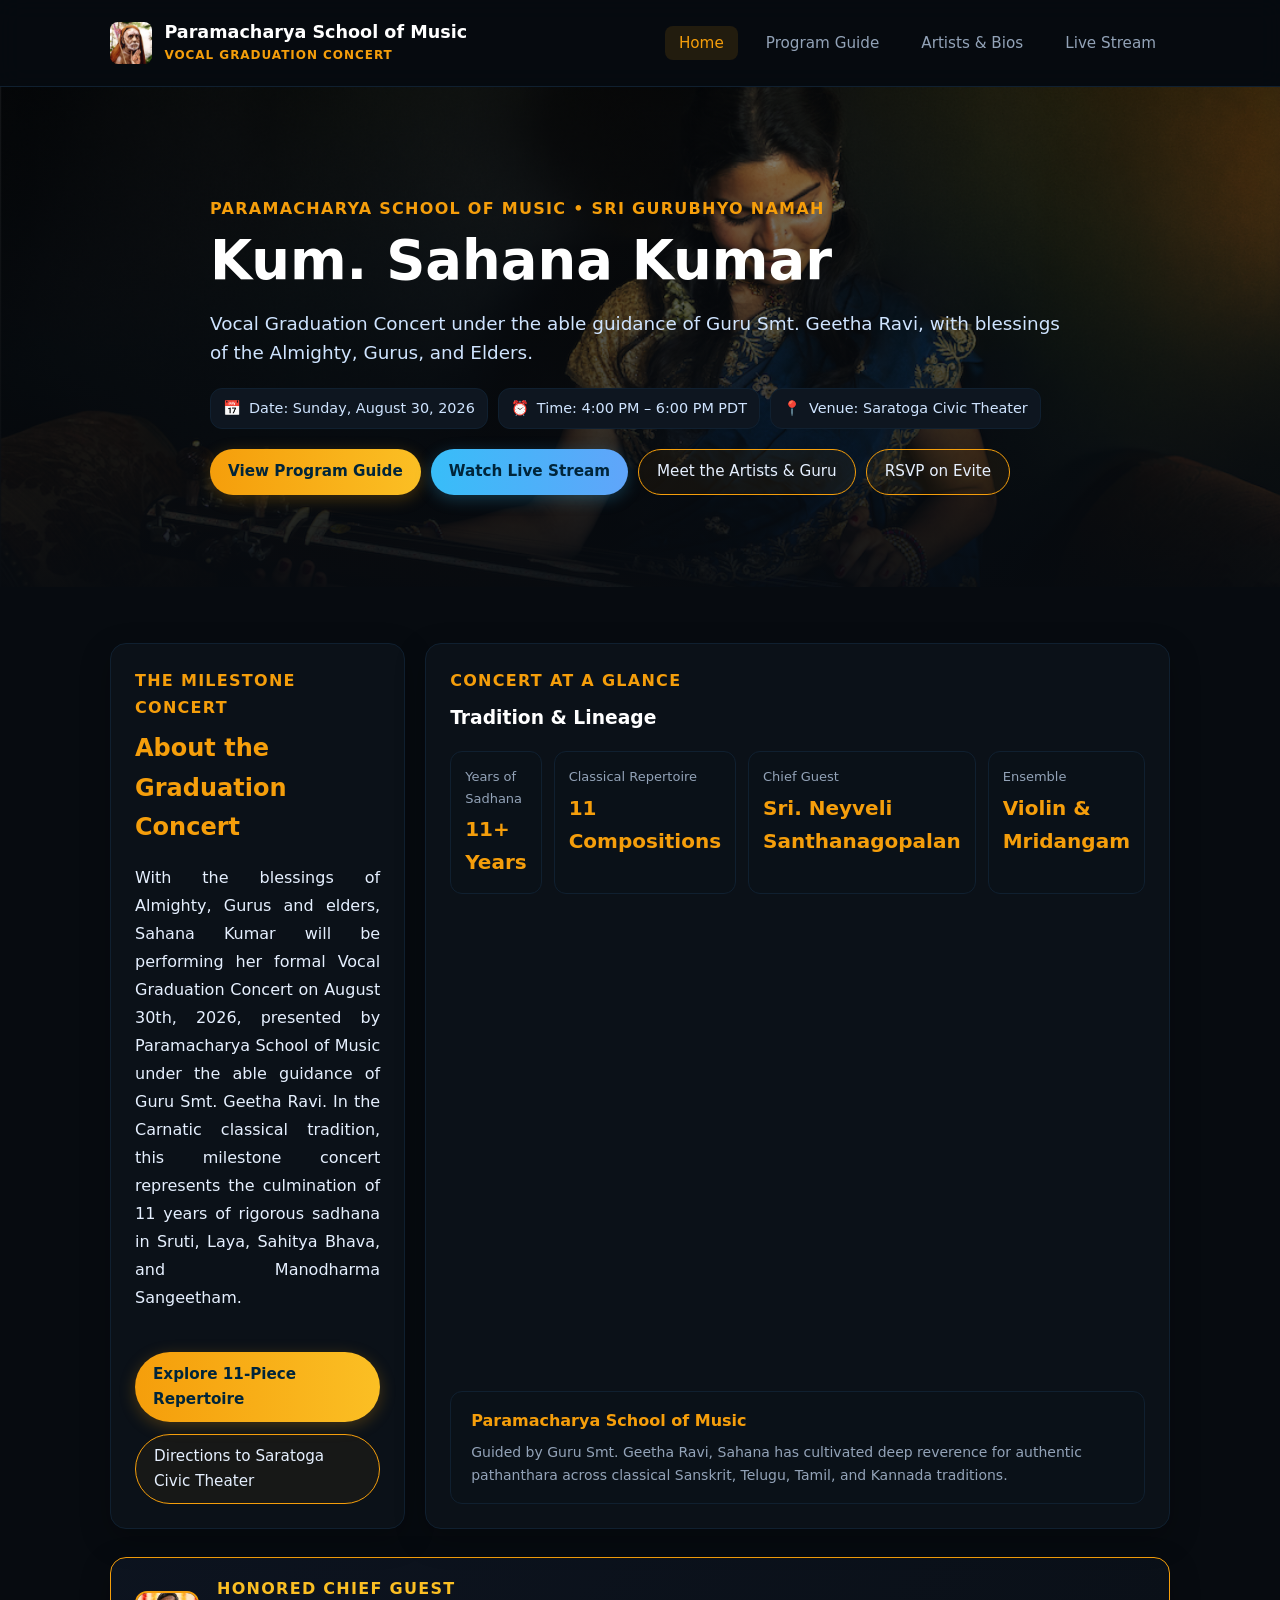
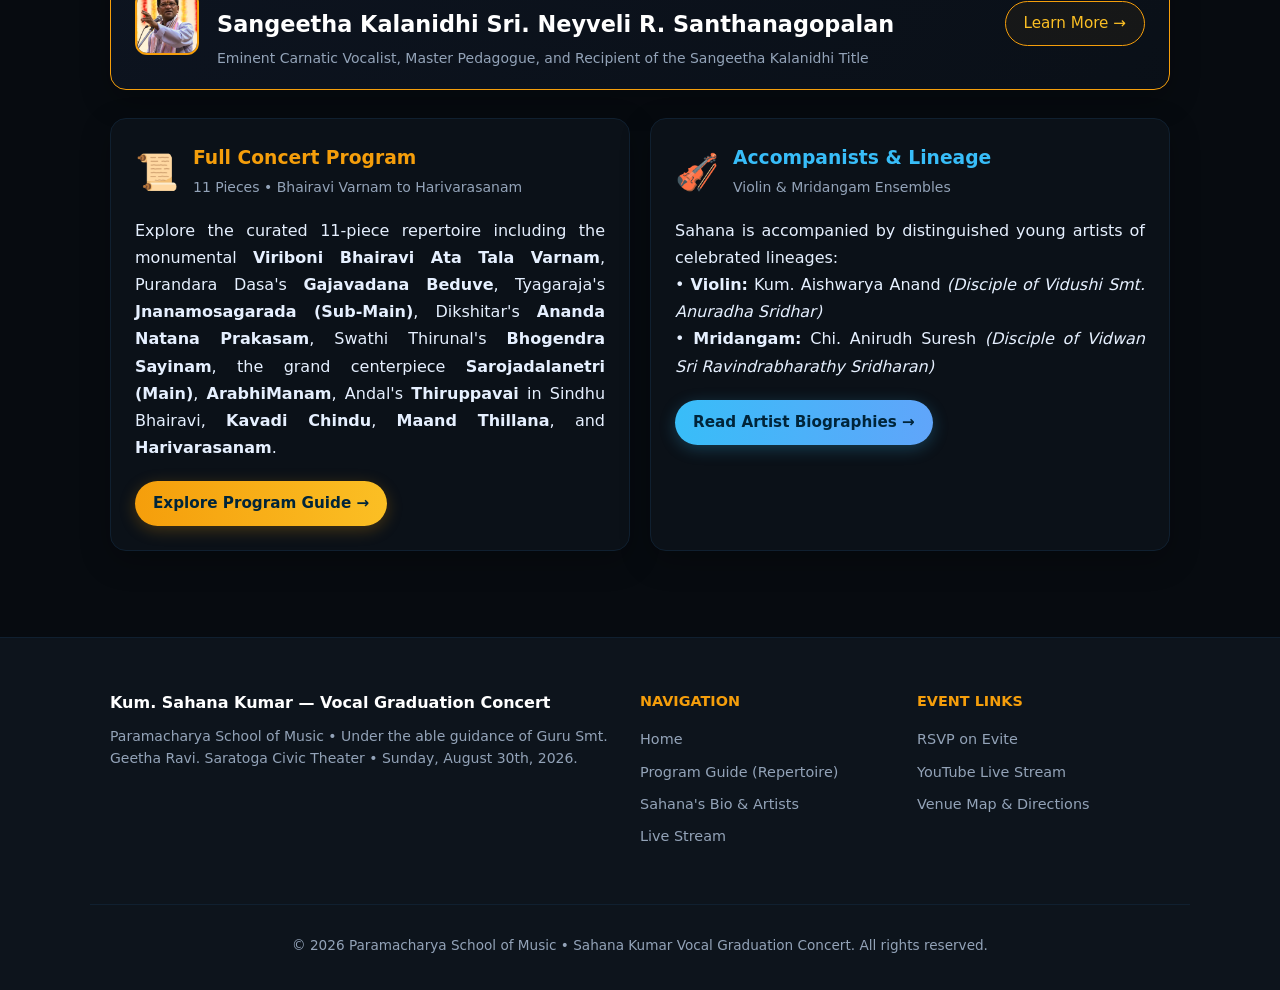
==== commit 82075d77: "chief guest fix" ====
--- a/index.html
+++ b/index.html
@@ -107,10 +107,11 @@
     </section>
 
     <!-- Chief Guest Callout Card -->
-    <section class="card" style="margin-top: 28px; background: linear-gradient(135deg, rgba(13, 20, 32, 0.95) 0%, rgba(10, 16, 24, 0.95) 100%); border: 1px solid var(--accent);">
+    <section class="card" style="margin-top: 28px; background: linear-gradient(135deg, rgba(13, 20, 32, 0.95) 0%, rgba(10, 16, 24, 0.95) 100%); border: 1px solid var(--accent); padding: 18px 24px;">
       <div style="display: flex; align-items: center; justify-content: space-between; flex-wrap: wrap; gap: 16px;">
         <div style="display: flex; align-items: center; gap: 18px;">
-          <div style="font-size: 3rem; background: rgba(245, 158, 11, 0.12); padding: 12px; border-radius: 14px; border: 1px solid rgba(245, 158, 11, 0.3);">🏅</div>
+          <img src="assets/chief-guest.jpg" alt="Chief Guest Avatar" style="width: 64px; height: 64px; border-radius: 12px; object-fit: cover; border: 2px solid var(--accent); flex-shrink: 0;" onerror="this.onerror=null; this.style.display='none'; this.nextElementSibling.style.display='flex';"/>
+          <div style="display: none; font-size: 2.5rem; background: rgba(245, 158, 11, 0.12); padding: 10px; border-radius: 12px; border: 1px solid rgba(245, 158, 11, 0.3);">🏅</div>
           <div>
             <span class="eyebrow" style="color: var(--accent-light); margin-bottom: 4px;">Honored Chief Guest</span>
             <h3 style="margin: 0; color: var(--text-bright); font-size: 1.4rem;">Sangeetha Kalanidhi Sri. Neyveli R. Santhanagopalan</h3>
--- a/css/styles.css
+++ b/css/styles.css
@@ -735,38 +735,41 @@
   gap: 24px;
   margin-top: 32px;
   grid-template-columns: repeat(2, 1fr);
+  align-items: stretch;
 }
 
 .dancer-image-card {
   background: var(--card);
   border: 1px solid var(--line);
   border-radius: var(--radius);
-  padding: 24px;
+  padding: 0;
   box-shadow: 0 10px 30px rgba(0, 0, 0, 0.25);
   display: flex;
-  align-items: center;
+  align-items: stretch;
   justify-content: center;
-  min-height: 380px;
+  min-height: 480px;
+  overflow: hidden;
+  position: relative;
 }
 
 .dancer-image-card img {
   width: 100%;
   height: 100%;
-  object-fit: contain;
-  border-radius: 12px;
-  max-width: 100%;
-  max-height: 380px;
+  object-fit: cover;
+  object-position: center top;
+  border-radius: var(--radius);
+  display: block;
 }
 
 .dancer-bio-card {
   background: var(--card);
   border: 1px solid var(--line);
   border-radius: var(--radius);
-  padding: 24px;
+  padding: 28px 24px;
   box-shadow: 0 10px 30px rgba(0, 0, 0, 0.25);
   display: flex;
   flex-direction: column;
-  min-height: 380px;
+  min-height: 480px;
 }
 
 .dancer-bio-card h3 {
@@ -914,6 +917,8 @@
   .grid.three { grid-template-columns: 1fr 1fr; }
   .footer-grid { grid-template-columns: 1fr 1fr; }
   .dancers-bento { grid-template-columns: 1fr; }
+  .dancer-image-card { min-height: 380px; }
+  .dancer-bio-card { min-height: auto; }
   .program-item { grid-template-columns: 1fr; gap: 20px; }
   .program-image { min-height: 280px; }
   
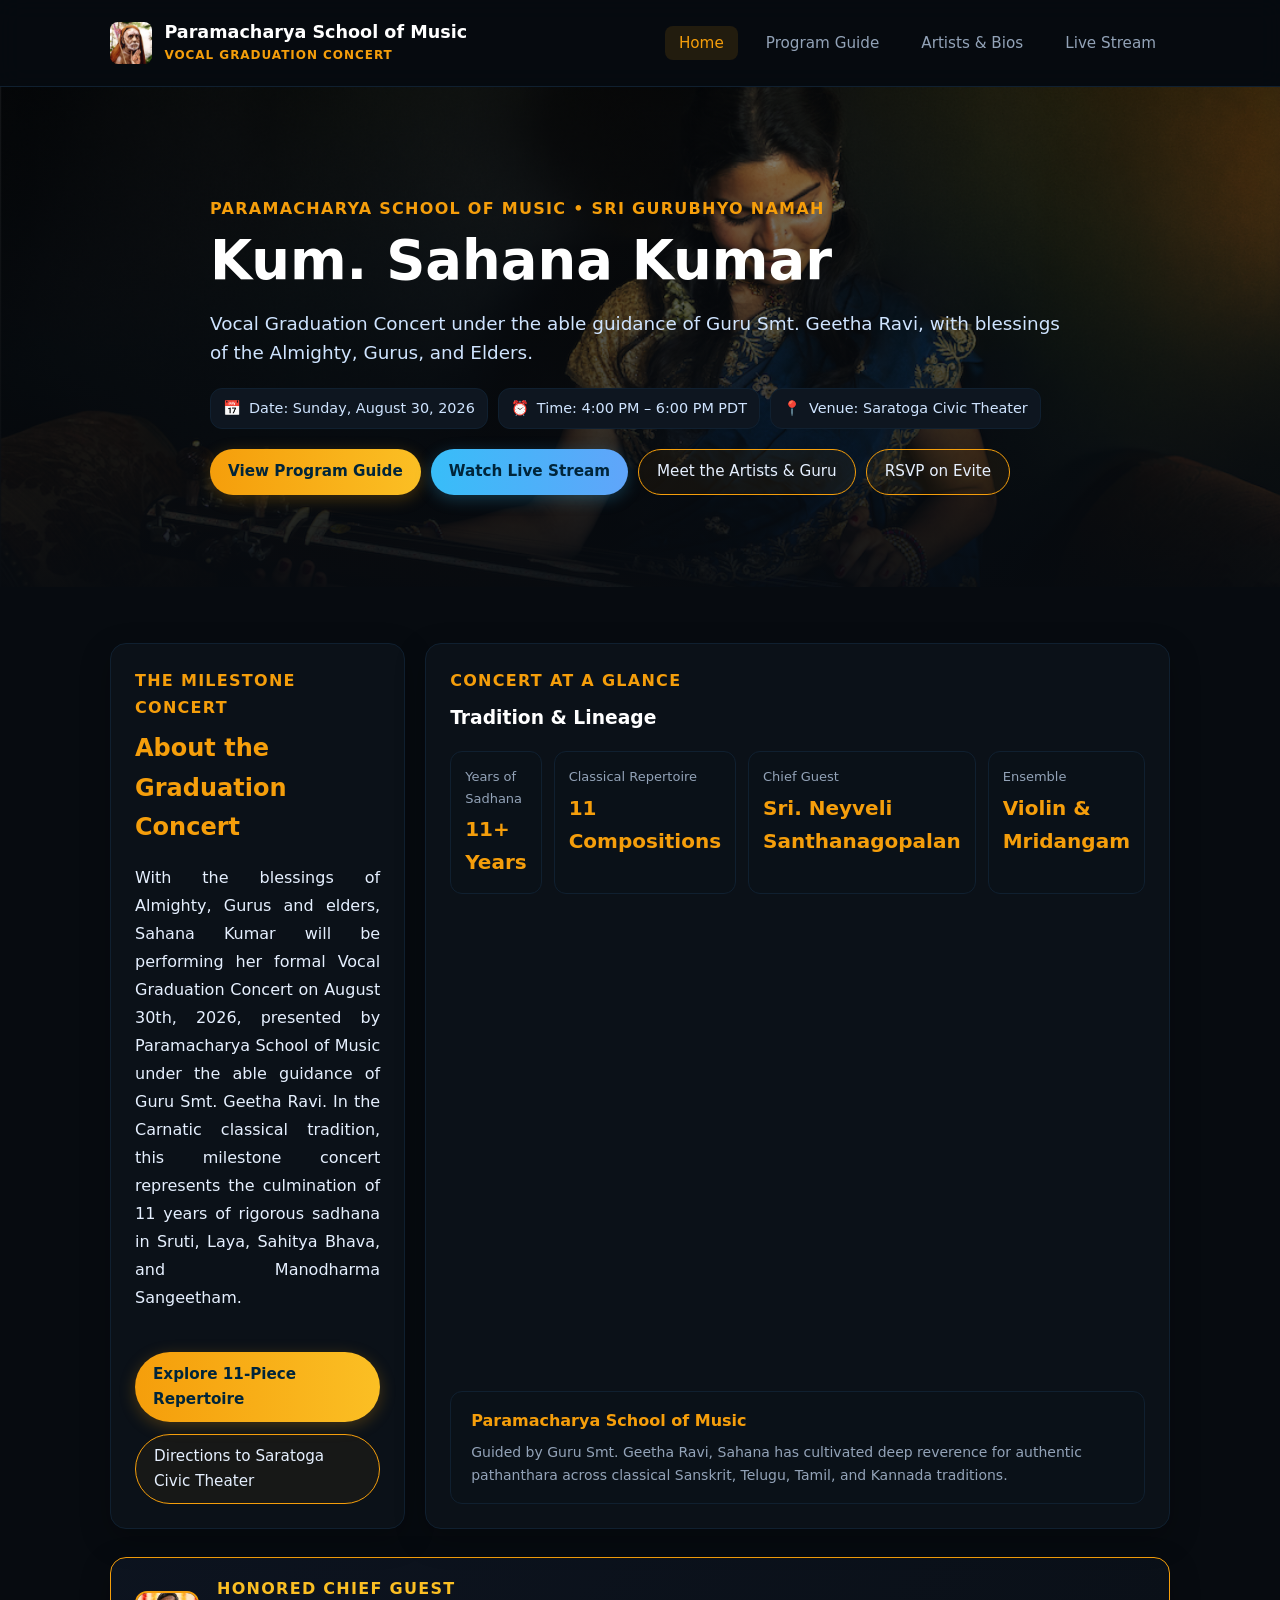
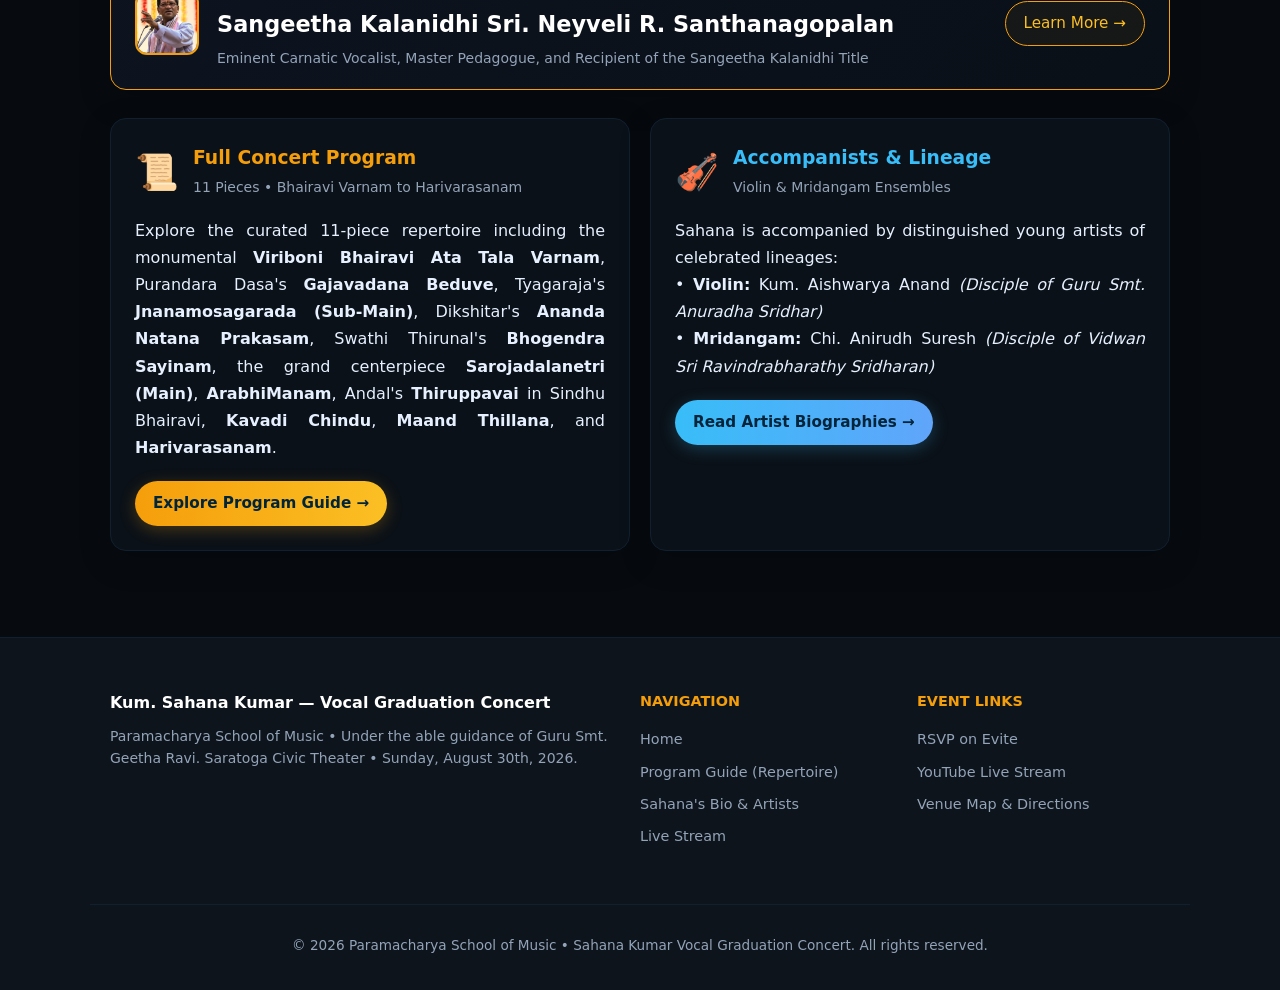
==== commit 53c6c897: "Bio update for Aish" ====
--- a/index.html
+++ b/index.html
@@ -155,7 +155,7 @@
         </div>
         <p style="text-align: justify; line-height: 1.7; color: var(--text);">
           Sahana is accompanied by distinguished young artists of celebrated lineages:
-          <br/>• <strong>Violin:</strong> Kum. Aishwarya Anand <em>(Disciple of Vidushi Smt. Anuradha Sridhar)</em>
+          <br/>• <strong>Violin:</strong> Kum. Aishwarya Anand <em>(Disciple of Guru Smt. Anuradha Sridhar)</em>
           <br/>• <strong>Mridangam:</strong> Chi. Anirudh Suresh <em>(Disciple of Vidwan Sri Ravindrabharathy Sridharan)</em>
         </p>
         <div style="margin-top: 20px;">
--- a/css/styles.css
+++ b/css/styles.css
@@ -386,7 +386,7 @@
   border-radius: var(--radius);
   padding: 18px 24px;
   display: grid;
-  grid-template-columns: 70px 1.4fr 1.8fr auto;
+  grid-template-columns: 60px 1.2fr 2fr;
   align-items: center;
   gap: 20px;
   box-shadow: 0 8px 24px rgba(0, 0, 0, 0.2);
@@ -500,10 +500,10 @@
 
 @media (max-width: 900px) {
   .flow-step-card {
-    grid-template-columns: 60px 1fr;
+    grid-template-columns: 50px 1fr;
     gap: 14px;
   }
-  .flow-raga-meta, .flow-action-badge {
+  .flow-raga-meta {
     grid-column: 2 / -1;
   }
 }
@@ -576,11 +576,11 @@
   flex-direction: column;
   align-items: center;
   justify-content: center;
-  min-height: 400px;
+  min-height: 280px;
   background: linear-gradient(145deg, #0d1522 0%, #080e18 100%);
   border: 1px solid var(--line);
   border-radius: 14px;
-  padding: 24px 20px;
+  padding: 28px 20px;
   position: relative;
   text-align: center;
   box-shadow: inset 0 0 30px rgba(0, 0, 0, 0.5);
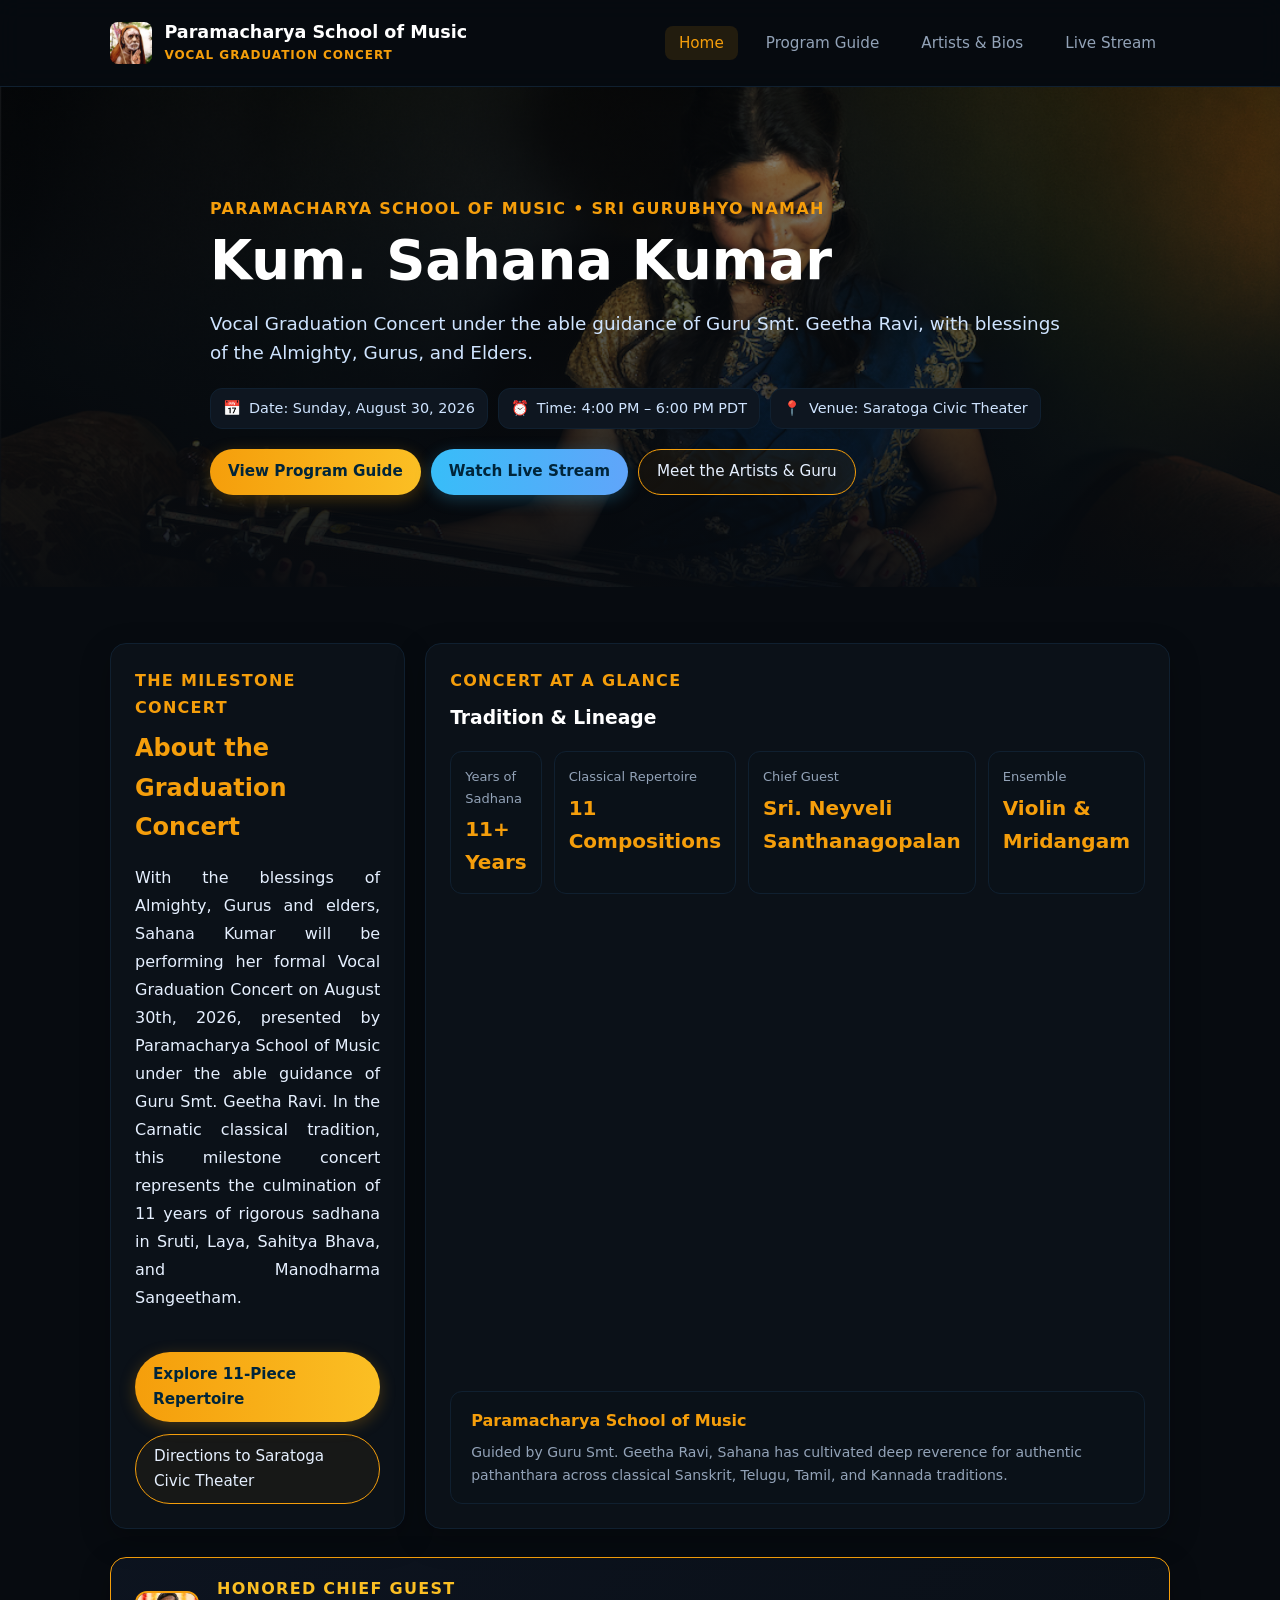
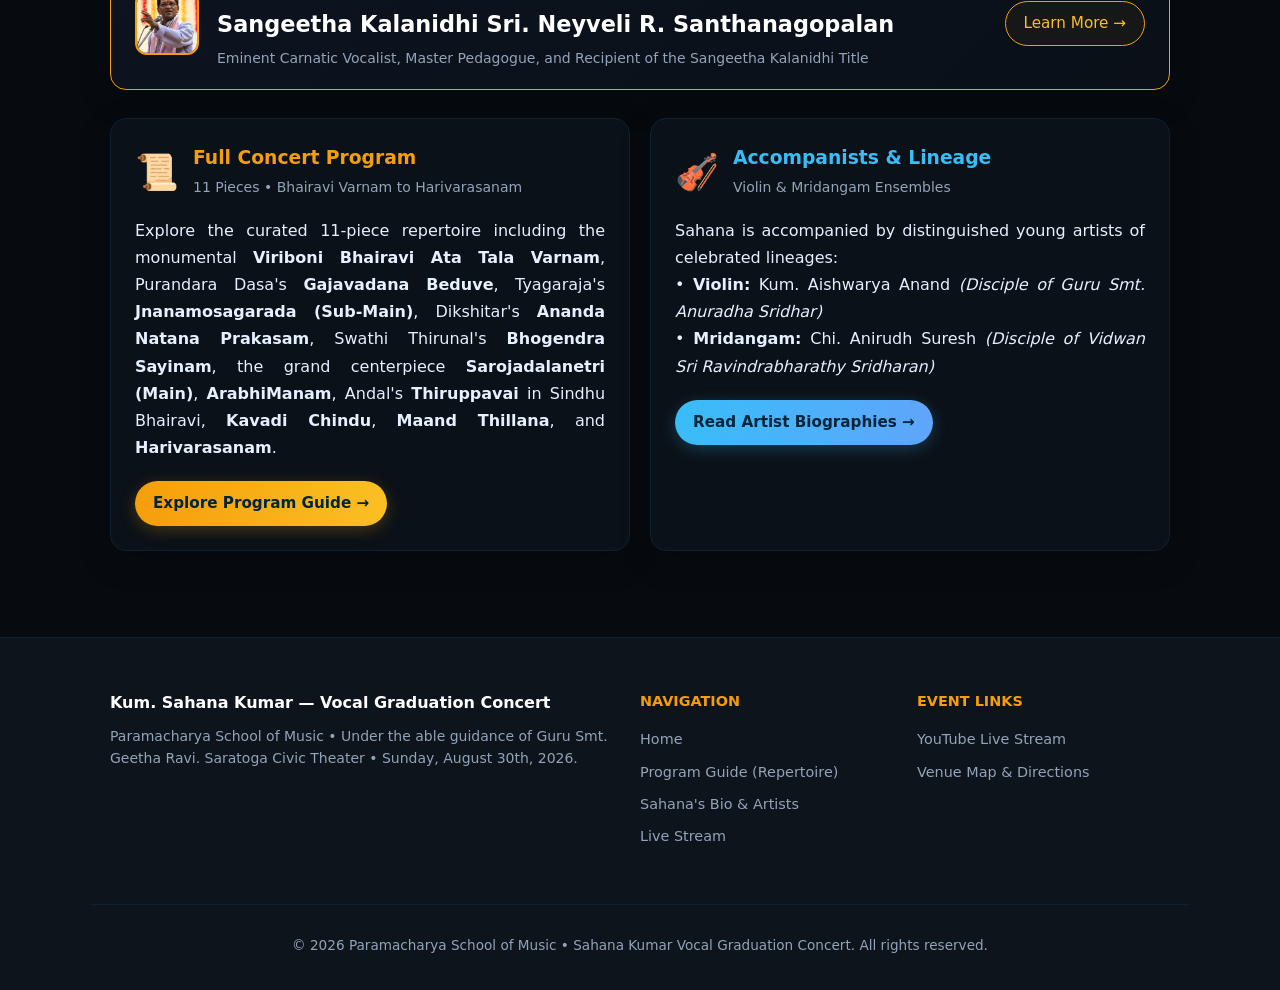
==== commit 99a27c83: "iCon cleanup" ====
--- a/index.html
+++ b/index.html
@@ -48,7 +48,6 @@
         <a href="program.html" class="btn">View Program Guide</a>
         <a href="livestream.html" class="btn btn-cyan">Watch Live Stream</a>
         <a href="artists.html" class="btn-outline">Meet the Artists & Guru</a>
-        <a class="btn-outline bind-rsvp" target="_blank" rel="noopener">RSVP on Evite</a>
       </div>
     </div>
   </header>
@@ -189,7 +188,6 @@
       <div>
         <h5 style="margin: 0 0 12px 0; color: var(--accent); font-size: 0.9rem; text-transform: uppercase;">Event Links</h5>
         <ul class="sitemap">
-          <li><a class="bind-rsvp" target="_blank" rel="noopener">RSVP on Evite</a></li>
           <li><a class="bind-livestream" target="_blank" rel="noopener">YouTube Live Stream</a></li>
           <li><a class="bind-directions" target="_blank" rel="noopener">Venue Map & Directions</a></li>
         </ul>
--- a/css/styles.css
+++ b/css/styles.css
@@ -509,7 +509,7 @@
 }
 
 /* ==========================================================================
-   Program Bento Cards (Exact 1fr : 2fr SanMargam Layout)
+   Program Bento Cards (Clean Unified Card Layout)
    ========================================================================== */
 .program-controls {
   display: flex;
@@ -547,14 +547,11 @@
 
 .program-bento {
   display: grid;
-  gap: 32px;
+  gap: 24px;
   margin-top: 24px;
 }
 
 .program-item {
-  display: grid;
-  grid-template-columns: 1fr 2fr;
-  gap: 28px;
   background: var(--card);
   border: 1px solid var(--line);
   border-radius: var(--radius);
@@ -562,6 +559,20 @@
   box-shadow: 0 10px 30px rgba(0, 0, 0, 0.25);
   transition: var(--transition);
   position: relative;
+  display: flex;
+  flex-direction: column;
+}
+
+.program-item::before {
+  content: "";
+  position: absolute;
+  top: 0;
+  left: 0;
+  width: 4px;
+  height: 100%;
+  background: var(--accent);
+  opacity: 0.8;
+  border-radius: var(--radius) 0 0 var(--radius);
 }
 
 .program-item:hover {
@@ -570,39 +581,33 @@
   box-shadow: 0 14px 36px rgba(0, 0, 0, 0.35);
 }
 
-/* Rich Visual Left Card */
-.program-image {
-  display: flex;
-  flex-direction: column;
-  align-items: center;
-  justify-content: center;
-  min-height: 280px;
-  background: linear-gradient(145deg, #0d1522 0%, #080e18 100%);
-  border: 1px solid var(--line);
-  border-radius: 14px;
-  padding: 28px 20px;
-  position: relative;
-  text-align: center;
-  box-shadow: inset 0 0 30px rgba(0, 0, 0, 0.5);
-  overflow: hidden;
-}
-
-.program-image::before {
-  content: "";
-  position: absolute;
-  top: -50%;
-  left: -50%;
-  width: 200%;
-  height: 200%;
-  background: radial-gradient(circle, rgba(245, 158, 11, 0.08) 0%, transparent 60%);
-  pointer-events: none;
+/* Header with Title and Badges */
+.program-item-header {
+  display: flex;
+  justify-content: space-between;
+  align-items: center;
+  flex-wrap: wrap;
+  gap: 12px;
+  margin-bottom: 16px;
+  padding-bottom: 12px;
+  border-bottom: 1px solid var(--line);
+}
+
+.program-item-header h3 {
+  margin: 0;
+  color: var(--accent);
+  font-size: 1.45rem;
+  line-height: 1.3;
+}
+
+.program-badges-row {
+  display: flex;
+  align-items: center;
+  gap: 8px;
 }
 
 .program-item-badge {
-  position: absolute;
-  top: 14px;
-  left: 14px;
-  background: rgba(245, 158, 11, 0.15);
+  background: rgba(245, 158, 11, 0.12);
   border: 1px solid rgba(245, 158, 11, 0.35);
   color: var(--accent);
   font-size: 0.75rem;
@@ -611,13 +616,9 @@
   border-radius: 6px;
   text-transform: uppercase;
   letter-spacing: 0.05em;
-  z-index: 2;
 }
 
 .program-item-number {
-  position: absolute;
-  top: 14px;
-  right: 14px;
   background: #0a1118;
   border: 1px solid var(--line);
   color: var(--muted);
@@ -629,87 +630,30 @@
   display: flex;
   align-items: center;
   justify-content: center;
-  z-index: 2;
-}
-
-.program-art-icon {
-  font-size: 4.5rem;
-  margin-bottom: 16px;
-  filter: drop-shadow(0 6px 16px var(--accent-glow));
-  transition: var(--transition);
-}
-
-.program-item:hover .program-art-icon {
-  transform: scale(1.08);
-}
-
-.program-art-title {
-  font-weight: 700;
-  font-size: 1.25rem;
-  color: var(--text-bright);
-  line-height: 1.3;
-  margin-bottom: 6px;
-}
-
-.program-art-raga {
-  color: var(--accent);
-  font-size: 0.95rem;
-  font-weight: 600;
-  margin-bottom: 4px;
-}
-
-.program-art-tala {
-  color: var(--accent2);
-  font-size: 0.85rem;
-}
-
-.program-raga-scale {
-  margin-top: 16px;
-  background: rgba(0, 0, 0, 0.4);
-  border: 1px dashed var(--line);
-  border-radius: 8px;
-  padding: 8px 12px;
-  width: 100%;
-  font-size: 0.75rem;
-  color: var(--muted);
-  text-align: left;
-}
-
-.program-raga-scale strong {
-  color: #cbd5e1;
-  display: block;
-  margin-bottom: 2px;
-}
-
-/* Right Details Column */
+}
+
+/* Details Column */
 .program-details {
   display: flex;
   flex-direction: column;
 }
 
-.program-details h3 {
-  margin: 0 0 16px 0;
-  color: var(--accent);
-  font-size: 1.5rem;
-  line-height: 1.3;
-}
-
 .program-details p {
-  line-height: 1.7;
+  line-height: 1.75;
   margin: 0 0 16px 0;
   color: var(--text);
   text-align: justify;
 }
 
 .program-details p:last-of-type {
-  margin-bottom: 24px;
+  margin-bottom: 20px;
 }
 
 .program-meta {
   background: #0a1118;
   border: 1px solid var(--line);
   border-radius: 12px;
-  padding: 18px 20px;
+  padding: 16px 20px;
   margin-top: auto;
   display: grid;
   grid-template-columns: repeat(auto-fit, minmax(210px, 1fr));
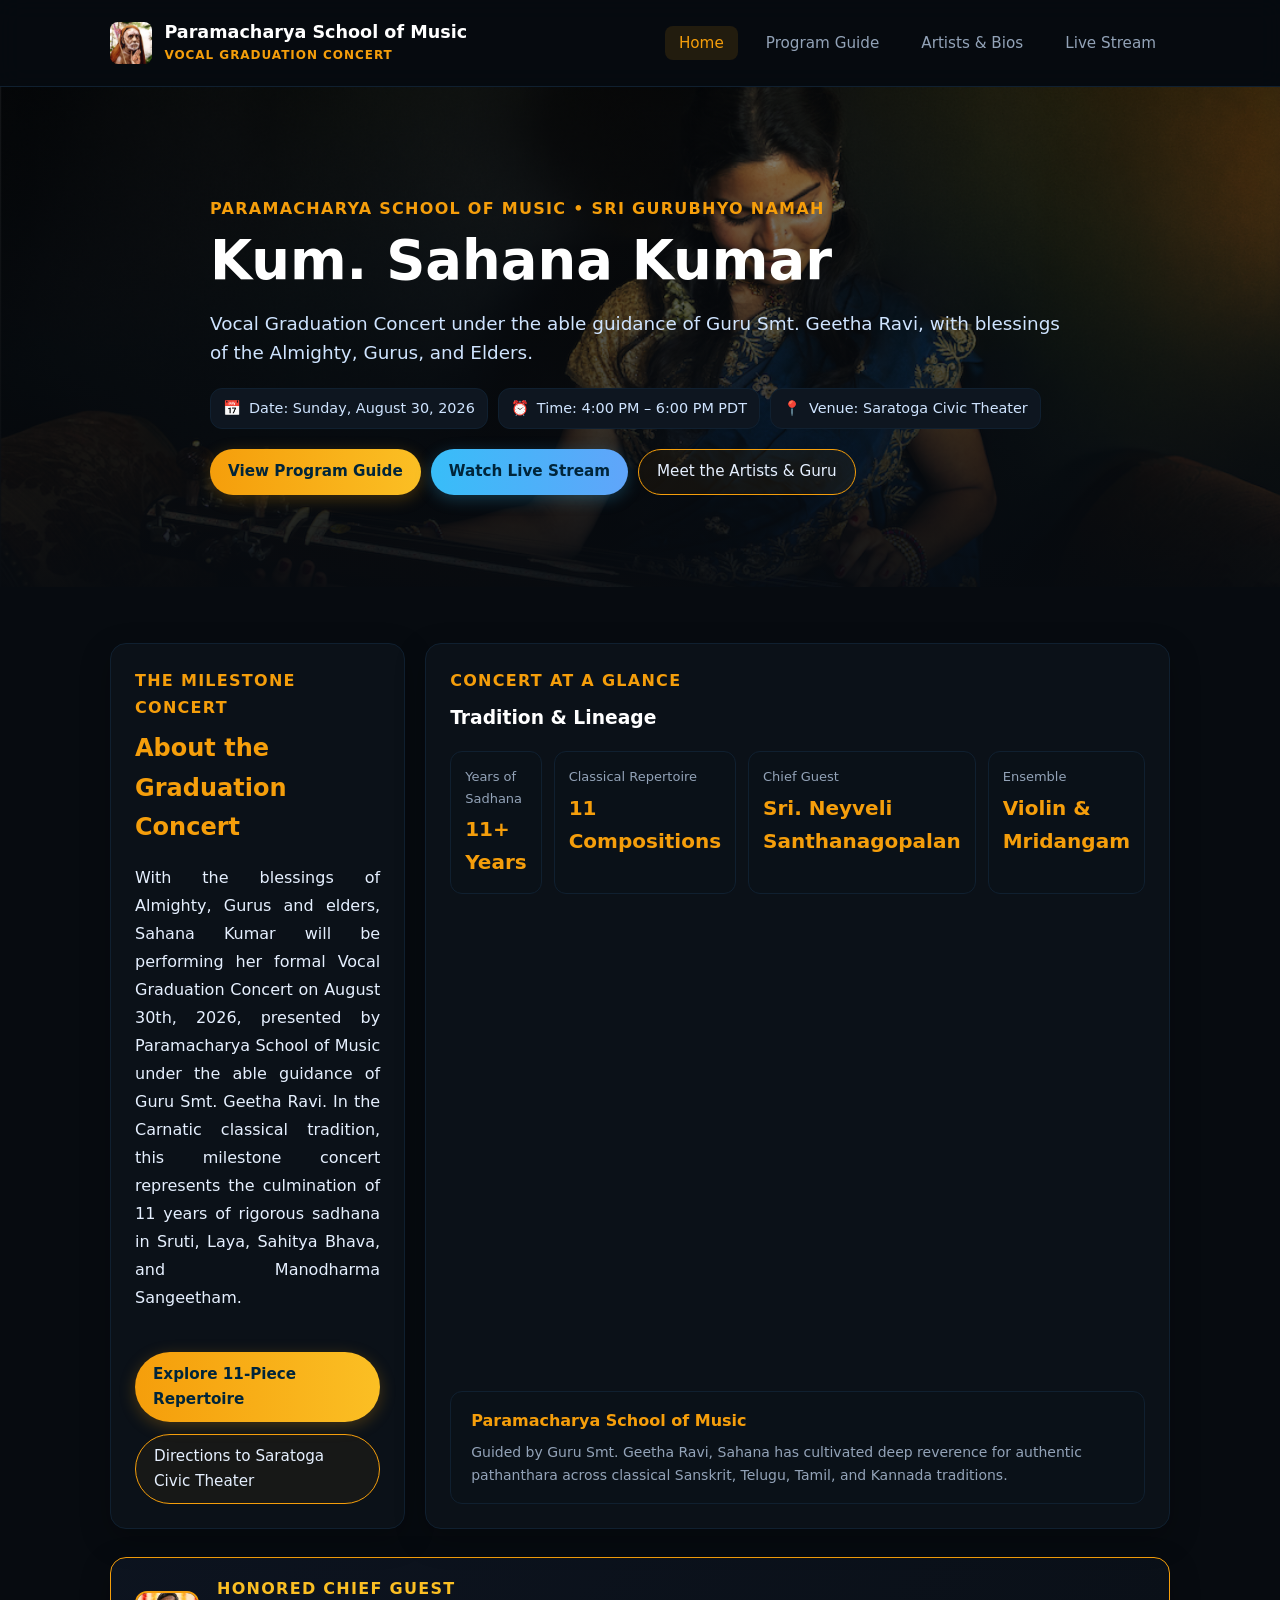
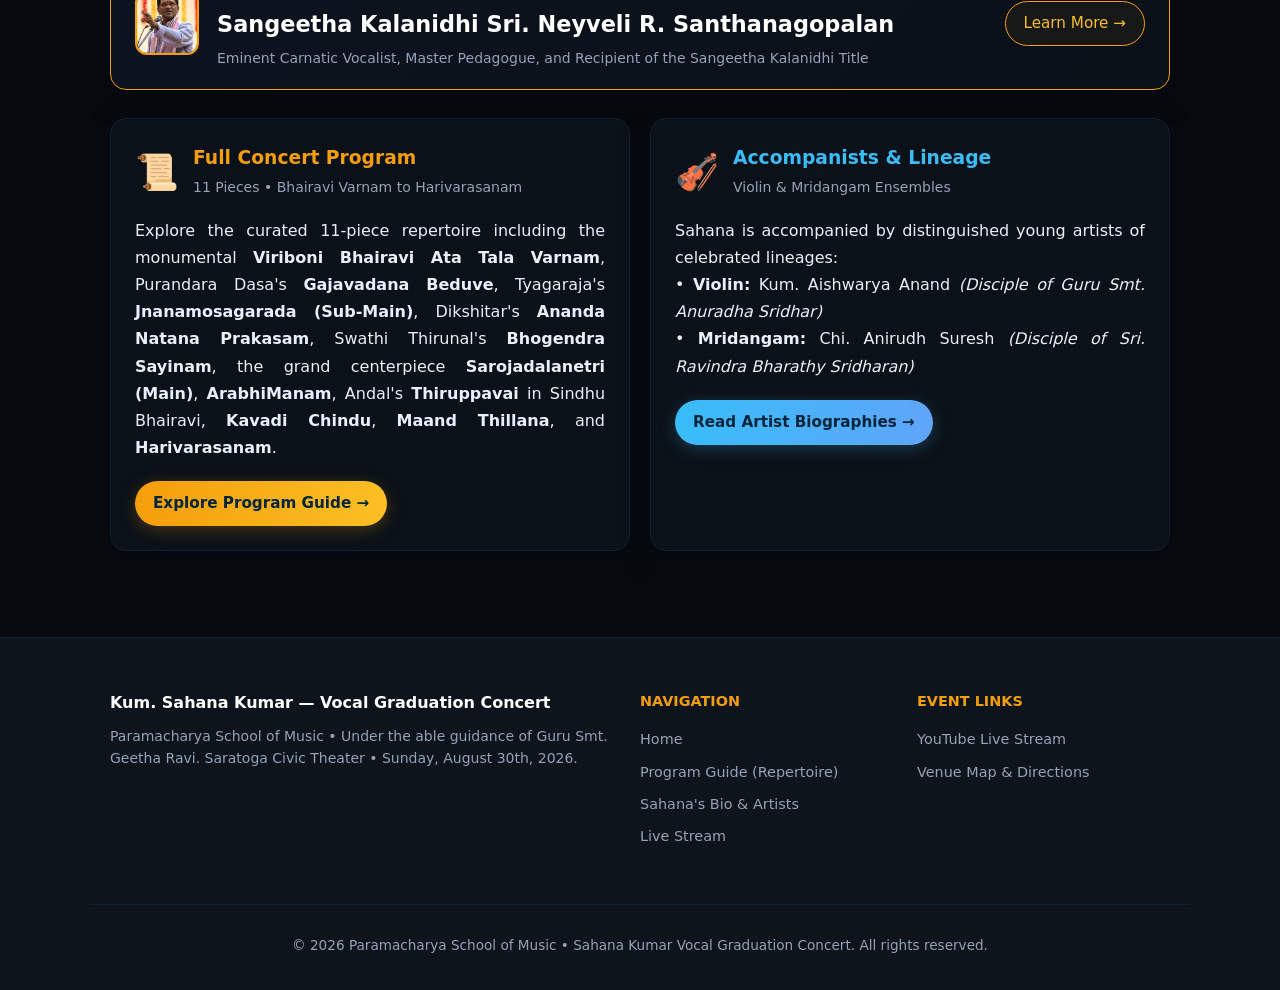
==== commit adcee922: "Ani bio" ====
--- a/index.html
+++ b/index.html
@@ -155,7 +155,7 @@
         <p style="text-align: justify; line-height: 1.7; color: var(--text);">
           Sahana is accompanied by distinguished young artists of celebrated lineages:
           <br/>• <strong>Violin:</strong> Kum. Aishwarya Anand <em>(Disciple of Guru Smt. Anuradha Sridhar)</em>
-          <br/>• <strong>Mridangam:</strong> Chi. Anirudh Suresh <em>(Disciple of Vidwan Sri Ravindrabharathy Sridharan)</em>
+          <br/>• <strong>Mridangam:</strong> Chi. Anirudh Suresh <em>(Disciple of Sri. Ravindra Bharathy Sridharan)</em>
         </p>
         <div style="margin-top: 20px;">
           <a href="artists.html" class="btn btn-cyan">Read Artist Biographies &rarr;</a>
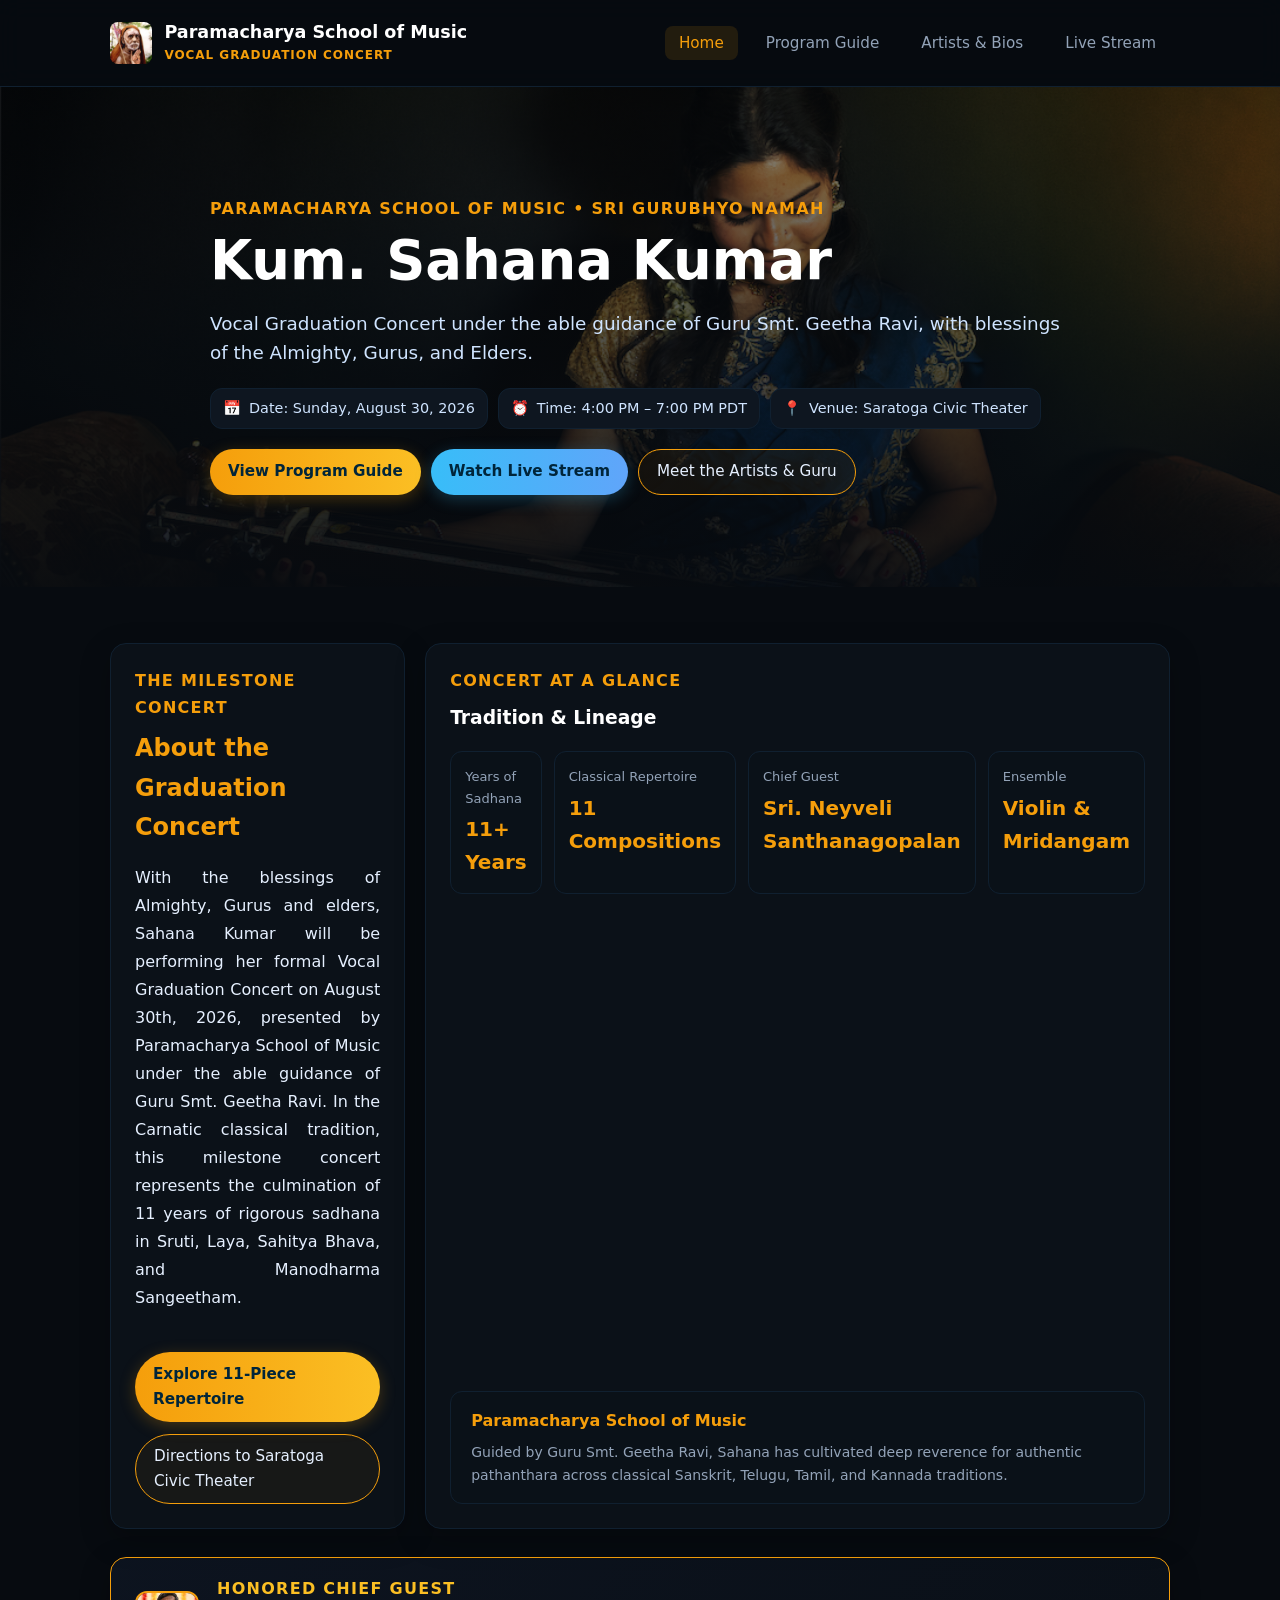
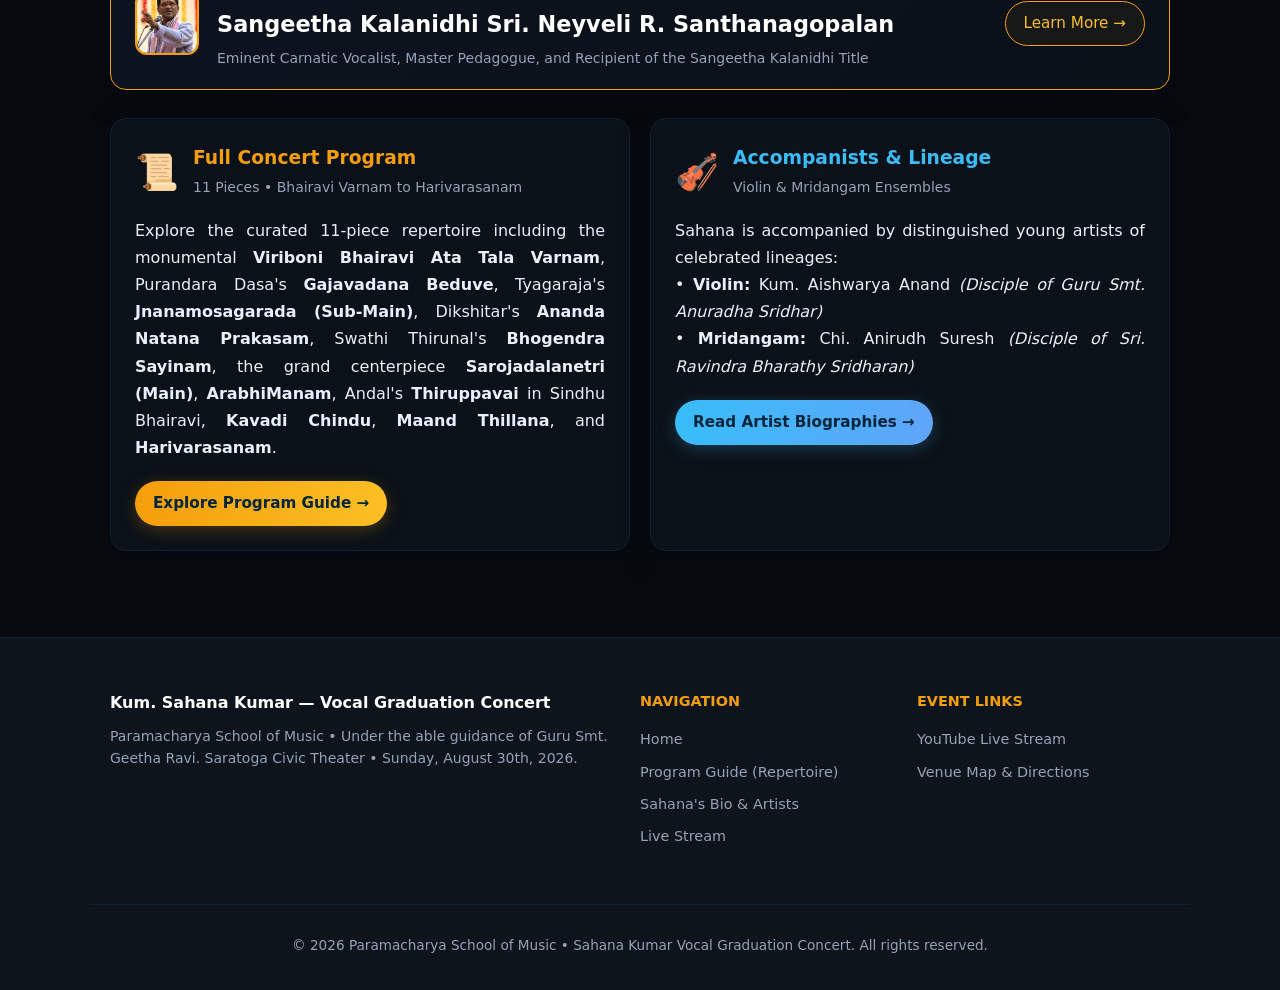
==== commit 30288351: "Updated timing" ====
--- a/index.html
+++ b/index.html
@@ -41,7 +41,7 @@
       </p>
       <div class="chips">
         <span class="chip" id="chip-date"><span style="color:var(--accent);">📅</span> Date: Sunday, August 30th, 2026</span>
-        <span class="chip" id="chip-time"><span style="color:var(--accent);">⏰</span> Time: 4:00 PM – 6:00 PM PDT</span>
+        <span class="chip" id="chip-time"><span style="color:var(--accent);">⏰</span> Time: 4:00 PM – 7:00 PM PDT</span>
         <span class="chip" id="chip-venue"><span style="color:var(--accent);">📍</span> Venue: Saratoga Civic Theater, Saratoga, CA</span>
       </div>
       <div class="cta-row">
